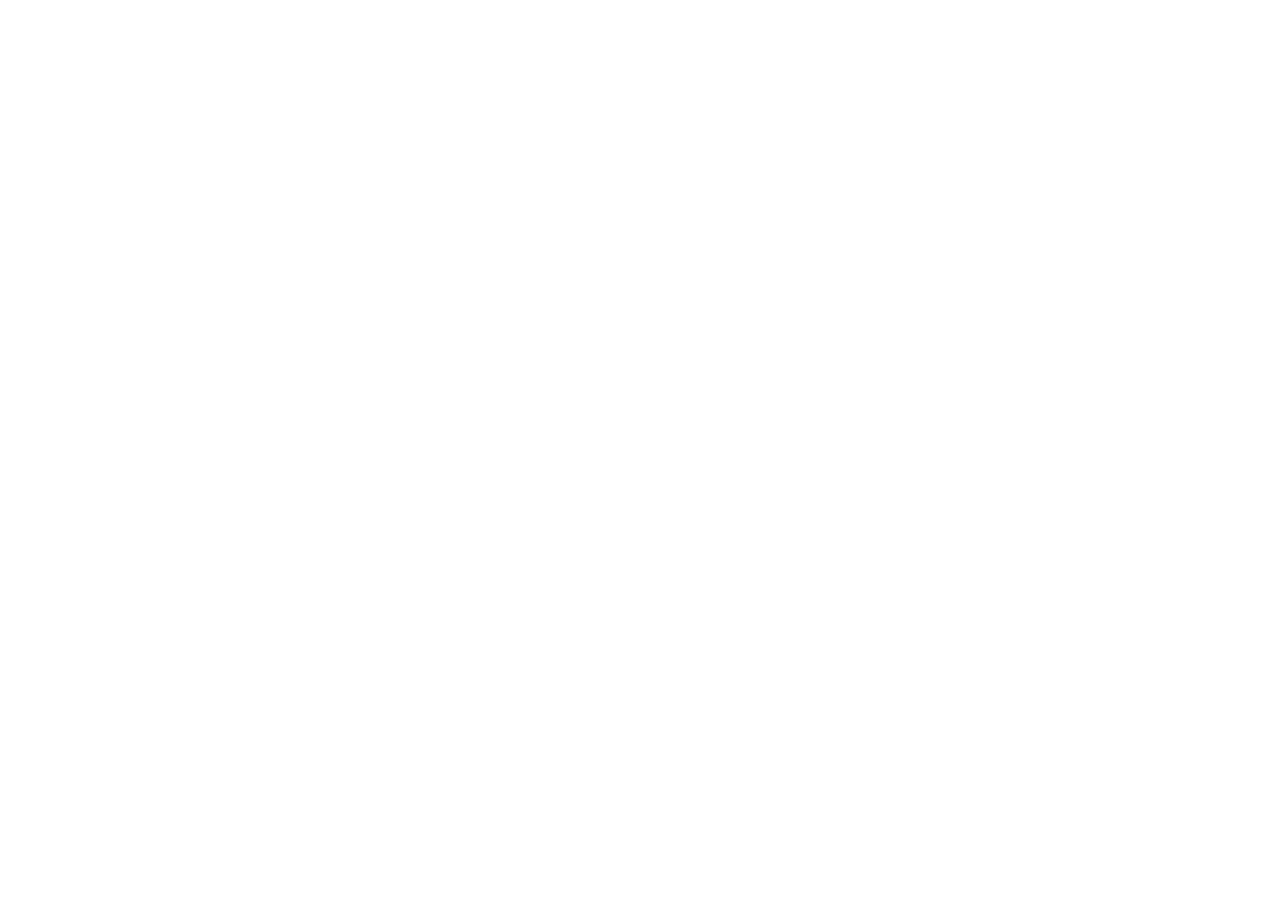
==== index.html @ 1aa75bfa "init project" ====
<!DOCTYPE html>
<html lang="en">
<head>
    <meta charset="UTF-8">
    <meta http-equiv="X-UA-Compatible" content="IE=edge">
    <meta name="viewport" content="width=device-width, initial-scale=1.0">
    <title>Document</title>
</head>
<body>
    
</body>
</html>
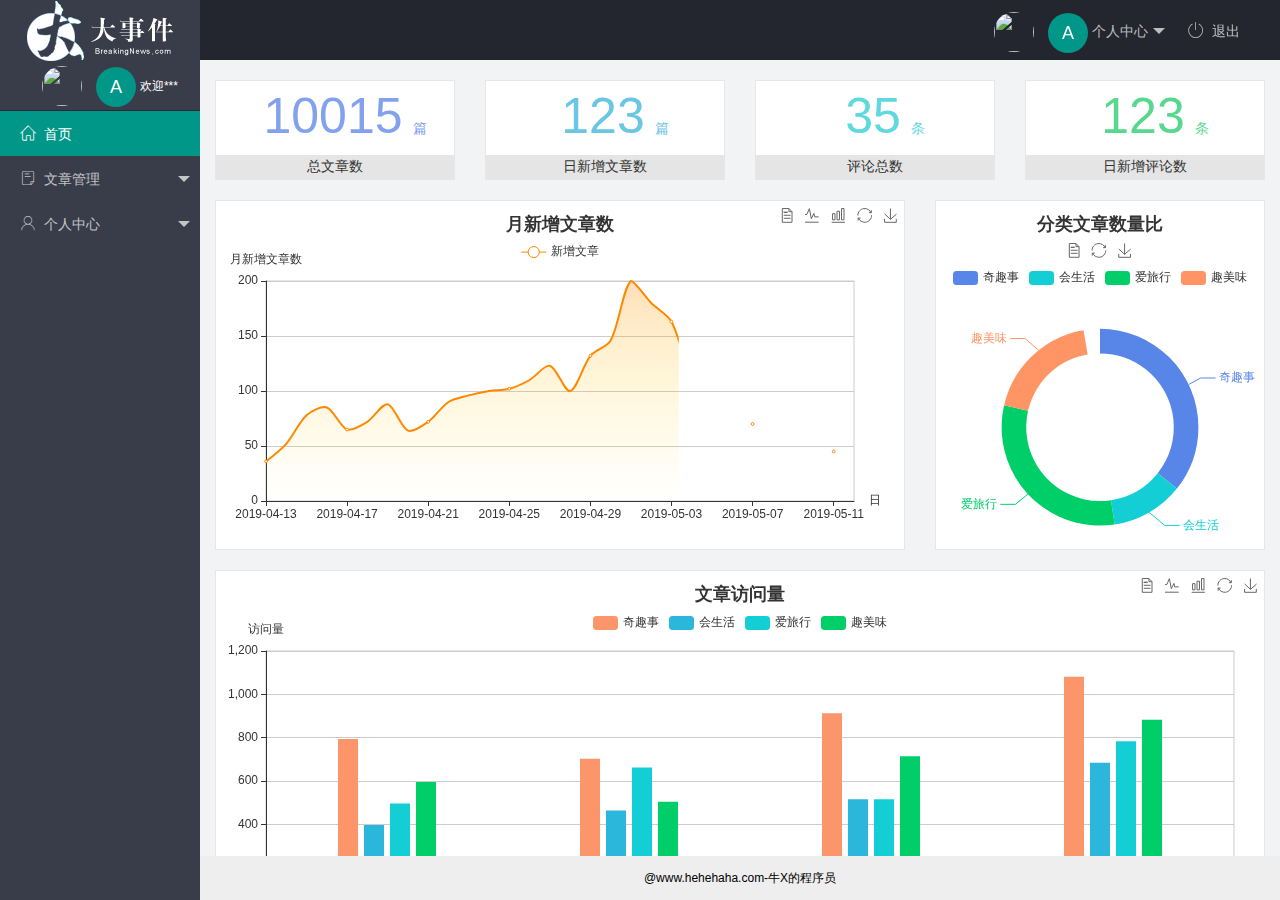
==== commit e0099348: "完成了后台主页的开发" ====
--- a/index.html
+++ b/index.html
@@ -4,9 +4,91 @@
     <meta charset="UTF-8">
     <meta http-equiv="X-UA-Compatible" content="IE=edge">
     <meta name="viewport" content="width=device-width, initial-scale=1.0">
-    <title>Document</title>
+    <title>后台主页</title>
+    <link rel="stylesheet" href="/assets/lib/layui/css/layui.css">
+    <link rel="stylesheet" href="/assets/css/index.css">
+    <link rel="stylesheet" href="/assets/fonts/iconfont.css">
+    
 </head>
 <body>
-    
-</body>
+    <div class="layui-layout layui-layout-admin">
+      <div class="layui-header">
+        <div class="layui-logo layui-hide-xs layui-bg-black"><img src="./assets/images/logo.png" alt=""></div>
+        <!-- 头部区域（可配合layui 已有的水平导航） -->
+        <ul class="layui-nav layui-layout-left">
+          <!-- 移动端显示 -->
+          <li class="layui-nav-item layui-show-xs-inline-block layui-hide-sm" lay-header-event="menuLeft">
+            <i class="layui-icon layui-icon-spread-left"></i>
+          </li>
+          
+        </ul>
+        <ul class="layui-nav layui-layout-right">
+          <li class="layui-nav-item layui-hide layui-show-md-inline-block">
+            <a href="javascript:;" class="img-avatra">
+              <img src="//tva1.sinaimg.cn/crop.0.0.118.118.180/5db11ff4gw1e77d3nqrv8j203b03cweg.jpg" class="layui-nav-img">
+              <span class="text-avatra">A</span>
+              个人中心
+            </a>
+            <dl class="layui-nav-child">
+              <dd><a href="">基本资料</a></dd>
+              <dd><a href="">更换头像</a></dd>
+              <dd><a href="">重置密码</a></dd>
+            </dl>
+          </li>
+          <li class="layui-nav-item"  lay-unselect>
+            <a href="javascript:;" id="logOut"><span class="iconfont icon-tuichu"></span>退出
+            </a>
+          </li>
+        </ul>
+      </div>
+      
+      <div class="layui-side layui-bg-black">
+        <div class="layui-side-scroll user-info">
+            <div class="img-avatra">
+                <img src="//tva1.sinaimg.cn/crop.0.0.118.118.180/5db11ff4gw1e77d3nqrv8j203b03cweg.jpg" class="layui-nav-img">
+                <span class="text-avatra">A</span>
+                <span class="welcome">欢迎***</span>
+            </div>
+          <!-- 左侧导航区域（可配合layui已有的垂直导航） -->
+          <ul class="layui-nav layui-nav-tree" lay-shrink="all">
+            <li class="layui-nav-item layui-this"><a href="/home/dashboard.html" target="fm"><span class="iconfont icon-home"></span>首页</a></li>
+            <li class="layui-nav-item ">
+              <a class="" href="javascript:;"><span class="iconfont icon-16"></span>文章管理</a>
+              <dl class="layui-nav-child">
+                <dd><a href="javascript:;">
+                    <i class="layui-icon layui-icon-app"></i>文章类别</a></dd>
+                <dd><a href="javascript:;"><i class="layui-icon layui-icon-app"></i>文章列表</a></dd>
+                <dd><a href="javascript:;"><i class="layui-icon layui-icon-app"></i>发布文章</a></dd>
+              </dl>
+            </li>
+            <li class="layui-nav-item">
+              <a href="javascript:;"><span class="iconfont icon-user"></span>个人中心</a>
+              <dl class="layui-nav-child">
+                <dd><a href="javascript:;"><i class="layui-icon layui-icon-app"></i>基本资料</a></dd>
+                <dd><a href="javascript:;"><i class="layui-icon layui-icon-app"></i>更改头像</a></dd>
+                <dd><a href="javascript:;"><i class="layui-icon layui-icon-app"></i>重置密码</a></dd>
+              </dl>
+            </li>
+            
+          </ul>
+        </div>
+      </div>
+      
+      <div class="layui-body">
+        <!-- 内容主体区域 -->
+        <iframe name="fm" src="/home/dashboard.html" frameborder="0">
+
+        </iframe>
+      </div>
+      
+      <div class="layui-footer">
+        <!-- 底部固定区域 -->
+        @www.hehehaha.com-牛X的程序员
+      </div>
+    </div>
+    <script src="./assets/lib/layui/layui.all.js"></script>
+    <script src="./assets/lib/jquery.js"></script>
+    <script src="./assets/js/baseAPI.js"></script>
+    <script src="./assets/js/index.js"></script>
+    </body>
 </html>--- a/assets/lib/layui/css/layui.css
+++ b/assets/lib/layui/css/layui.css
@@ -0,0 +1,2 @@
+/** layui-v2.5.5 MIT License By https://www.layui.com */
+ .layui-inline,img{display:inline-block;vertical-align:middle}h1,h2,h3,h4,h5,h6{font-weight:400}.layui-edge,.layui-header,.layui-inline,.layui-main{position:relative}.layui-body,.layui-edge,.layui-elip{overflow:hidden}.layui-btn,.layui-edge,.layui-inline,img{vertical-align:middle}.layui-btn,.layui-disabled,.layui-icon,.layui-unselect{-moz-user-select:none;-webkit-user-select:none;-ms-user-select:none}.layui-elip,.layui-form-checkbox span,.layui-form-pane .layui-form-label{text-overflow:ellipsis;white-space:nowrap}.layui-breadcrumb,.layui-tree-btnGroup{visibility:hidden}blockquote,body,button,dd,div,dl,dt,form,h1,h2,h3,h4,h5,h6,input,li,ol,p,pre,td,textarea,th,ul{margin:0;padding:0;-webkit-tap-highlight-color:rgba(0,0,0,0)}a:active,a:hover{outline:0}img{border:none}li{list-style:none}table{border-collapse:collapse;border-spacing:0}h4,h5,h6{font-size:100%}button,input,optgroup,option,select,textarea{font-family:inherit;font-size:inherit;font-style:inherit;font-weight:inherit;outline:0}pre{white-space:pre-wrap;white-space:-moz-pre-wrap;white-space:-pre-wrap;white-space:-o-pre-wrap;word-wrap:break-word}body{line-height:24px;font:14px Helvetica Neue,Helvetica,PingFang SC,Tahoma,Arial,sans-serif}hr{height:1px;margin:10px 0;border:0;clear:both}a{color:#333;text-decoration:none}a:hover{color:#777}a cite{font-style:normal;*cursor:pointer}.layui-border-box,.layui-border-box *{box-sizing:border-box}.layui-box,.layui-box *{box-sizing:content-box}.layui-clear{clear:both;*zoom:1}.layui-clear:after{content:'\20';clear:both;*zoom:1;display:block;height:0}.layui-inline{*display:inline;*zoom:1}.layui-edge{display:inline-block;width:0;height:0;border-width:6px;border-style:dashed;border-color:transparent}.layui-edge-top{top:-4px;border-bottom-color:#999;border-bottom-style:solid}.layui-edge-right{border-left-color:#999;border-left-style:solid}.layui-edge-bottom{top:2px;border-top-color:#999;border-top-style:solid}.layui-edge-left{border-right-color:#999;border-right-style:solid}.layui-disabled,.layui-disabled:hover{color:#d2d2d2!important;cursor:not-allowed!important}.layui-circle{border-radius:100%}.layui-show{display:block!important}.layui-hide{display:none!important}@font-face{font-family:layui-icon;src:url(../font/iconfont.eot?v=250);src:url(../font/iconfont.eot?v=250#iefix) format('embedded-opentype'),url(../font/iconfont.woff2?v=250) format('woff2'),url(../font/iconfont.woff?v=250) format('woff'),url(../font/iconfont.ttf?v=250) format('truetype'),url(../font/iconfont.svg?v=250#layui-icon) format('svg')}.layui-icon{font-family:layui-icon!important;font-size:16px;font-style:normal;-webkit-font-smoothing:antialiased;-moz-osx-font-smoothing:grayscale}.layui-icon-reply-fill:before{content:"\e611"}.layui-icon-set-fill:before{content:"\e614"}.layui-icon-menu-fill:before{content:"\e60f"}.layui-icon-search:before{content:"\e615"}.layui-icon-share:before{content:"\e641"}.layui-icon-set-sm:before{content:"\e620"}.layui-icon-engine:before{content:"\e628"}.layui-icon-close:before{content:"\1006"}.layui-icon-close-fill:before{content:"\1007"}.layui-icon-chart-screen:before{content:"\e629"}.layui-icon-star:before{content:"\e600"}.layui-icon-circle-dot:before{content:"\e617"}.layui-icon-chat:before{content:"\e606"}.layui-icon-release:before{content:"\e609"}.layui-icon-list:before{content:"\e60a"}.layui-icon-chart:before{content:"\e62c"}.layui-icon-ok-circle:before{content:"\1005"}.layui-icon-layim-theme:before{content:"\e61b"}.layui-icon-table:before{content:"\e62d"}.layui-icon-right:before{content:"\e602"}.layui-icon-left:before{content:"\e603"}.layui-icon-cart-simple:before{content:"\e698"}.layui-icon-face-cry:before{content:"\e69c"}.layui-icon-face-smile:before{content:"\e6af"}.layui-icon-survey:before{content:"\e6b2"}.layui-icon-tree:before{content:"\e62e"}.layui-icon-upload-circle:before{content:"\e62f"}.layui-icon-add-circle:before{content:"\e61f"}.layui-icon-download-circle:before{content:"\e601"}.layui-icon-templeate-1:before{content:"\e630"}.layui-icon-util:before{content:"\e631"}.layui-icon-face-surprised:before{content:"\e664"}.layui-icon-edit:before{content:"\e642"}.layui-icon-speaker:before{content:"\e645"}.layui-icon-down:before{content:"\e61a"}.layui-icon-file:before{content:"\e621"}.layui-icon-layouts:before{content:"\e632"}.layui-icon-rate-half:before{content:"\e6c9"}.layui-icon-add-circle-fine:before{content:"\e608"}.layui-icon-prev-circle:before{content:"\e633"}.layui-icon-read:before{content:"\e705"}.layui-icon-404:before{content:"\e61c"}.layui-icon-carousel:before{content:"\e634"}.layui-icon-help:before{content:"\e607"}.layui-icon-code-circle:before{content:"\e635"}.layui-icon-water:before{content:"\e636"}.layui-icon-username:before{content:"\e66f"}.layui-icon-find-fill:before{content:"\e670"}.layui-icon-about:before{content:"\e60b"}.layui-icon-location:before{content:"\e715"}.layui-icon-up:before{content:"\e619"}.layui-icon-pause:before{content:"\e651"}.layui-icon-date:before{content:"\e637"}.layui-icon-layim-uploadfile:before{content:"\e61d"}.layui-icon-delete:before{content:"\e640"}.layui-icon-play:before{content:"\e652"}.layui-icon-top:before{content:"\e604"}.layui-icon-friends:before{content:"\e612"}.layui-icon-refresh-3:before{content:"\e9aa"}.layui-icon-ok:before{content:"\e605"}.layui-icon-layer:before{content:"\e638"}.layui-icon-face-smile-fine:before{content:"\e60c"}.layui-icon-dollar:before{content:"\e659"}.layui-icon-group:before{content:"\e613"}.layui-icon-layim-download:before{content:"\e61e"}.layui-icon-picture-fine:before{content:"\e60d"}.layui-icon-link:before{content:"\e64c"}.layui-icon-diamond:before{content:"\e735"}.layui-icon-log:before{content:"\e60e"}.layui-icon-rate-solid:before{content:"\e67a"}.layui-icon-fonts-del:before{content:"\e64f"}.layui-icon-unlink:before{content:"\e64d"}.layui-icon-fonts-clear:before{content:"\e639"}.layui-icon-triangle-r:before{content:"\e623"}.layui-icon-circle:before{content:"\e63f"}.layui-icon-radio:before{content:"\e643"}.layui-icon-align-center:before{content:"\e647"}.layui-icon-align-right:before{content:"\e648"}.layui-icon-align-left:before{content:"\e649"}.layui-icon-loading-1:before{content:"\e63e"}.layui-icon-return:before{content:"\e65c"}.layui-icon-fonts-strong:before{content:"\e62b"}.layui-icon-upload:before{content:"\e67c"}.layui-icon-dialogue:before{content:"\e63a"}.layui-icon-video:before{content:"\e6ed"}.layui-icon-headset:before{content:"\e6fc"}.layui-icon-cellphone-fine:before{content:"\e63b"}.layui-icon-add-1:before{content:"\e654"}.layui-icon-face-smile-b:before{content:"\e650"}.layui-icon-fonts-html:before{content:"\e64b"}.layui-icon-form:before{content:"\e63c"}.layui-icon-cart:before{content:"\e657"}.layui-icon-camera-fill:before{content:"\e65d"}.layui-icon-tabs:before{content:"\e62a"}.layui-icon-fonts-code:before{content:"\e64e"}.layui-icon-fire:before{content:"\e756"}.layui-icon-set:before{content:"\e716"}.layui-icon-fonts-u:before{content:"\e646"}.layui-icon-triangle-d:before{content:"\e625"}.layui-icon-tips:before{content:"\e702"}.layui-icon-picture:before{content:"\e64a"}.layui-icon-more-vertical:before{content:"\e671"}.layui-icon-flag:before{content:"\e66c"}.layui-icon-loading:before{content:"\e63d"}.layui-icon-fonts-i:before{content:"\e644"}.layui-icon-refresh-1:before{content:"\e666"}.layui-icon-rmb:before{content:"\e65e"}.layui-icon-home:before{content:"\e68e"}.layui-icon-user:before{content:"\e770"}.layui-icon-notice:before{content:"\e667"}.layui-icon-login-weibo:before{content:"\e675"}.layui-icon-voice:before{content:"\e688"}.layui-icon-upload-drag:before{content:"\e681"}.layui-icon-login-qq:before{content:"\e676"}.layui-icon-snowflake:before{content:"\e6b1"}.layui-icon-file-b:before{content:"\e655"}.layui-icon-template:before{content:"\e663"}.layui-icon-auz:before{content:"\e672"}.layui-icon-console:before{content:"\e665"}.layui-icon-app:before{content:"\e653"}.layui-icon-prev:before{content:"\e65a"}.layui-icon-website:before{content:"\e7ae"}.layui-icon-next:before{content:"\e65b"}.layui-icon-component:before{content:"\e857"}.layui-icon-more:before{content:"\e65f"}.layui-icon-login-wechat:before{content:"\e677"}.layui-icon-shrink-right:before{content:"\e668"}.layui-icon-spread-left:before{content:"\e66b"}.layui-icon-camera:before{content:"\e660"}.layui-icon-note:before{content:"\e66e"}.layui-icon-refresh:before{content:"\e669"}.layui-icon-female:before{content:"\e661"}.layui-icon-male:before{content:"\e662"}.layui-icon-password:before{content:"\e673"}.layui-icon-senior:before{content:"\e674"}.layui-icon-theme:before{content:"\e66a"}.layui-icon-tread:before{content:"\e6c5"}.layui-icon-praise:before{content:"\e6c6"}.layui-icon-star-fill:before{content:"\e658"}.layui-icon-rate:before{content:"\e67b"}.layui-icon-template-1:before{content:"\e656"}.layui-icon-vercode:before{content:"\e679"}.layui-icon-cellphone:before{content:"\e678"}.layui-icon-screen-full:before{content:"\e622"}.layui-icon-screen-restore:before{content:"\e758"}.layui-icon-cols:before{content:"\e610"}.layui-icon-export:before{content:"\e67d"}.layui-icon-print:before{content:"\e66d"}.layui-icon-slider:before{content:"\e714"}.layui-icon-addition:before{content:"\e624"}.layui-icon-subtraction:before{content:"\e67e"}.layui-icon-service:before{content:"\e626"}.layui-icon-transfer:before{content:"\e691"}.layui-main{width:1140px;margin:0 auto}.layui-header{z-index:1000;height:60px}.layui-header a:hover{transition:all .5s;-webkit-transition:all .5s}.layui-side{position:fixed;left:0;top:0;bottom:0;z-index:999;width:200px;overflow-x:hidden}.layui-side-scroll{position:relative;width:220px;height:100%;overflow-x:hidden}.layui-body{position:absolute;left:200px;right:0;top:0;bottom:0;z-index:998;width:auto;overflow-y:auto;box-sizing:border-box}.layui-layout-body{overflow:hidden}.layui-layout-admin .layui-header{background-color:#23262E}.layui-layout-admin .layui-side{top:60px;width:200px;overflow-x:hidden}.layui-layout-admin .layui-body{position:fixed;top:60px;bottom:44px}.layui-layout-admin .layui-main{width:auto;margin:0 15px}.layui-layout-admin .layui-footer{position:fixed;left:200px;right:0;bottom:0;height:44px;line-height:44px;padding:0 15px;background-color:#eee}.layui-layout-admin .layui-logo{position:absolute;left:0;top:0;width:200px;height:100%;line-height:60px;text-align:center;color:#009688;font-size:16px}.layui-layout-admin .layui-header .layui-nav{background:0 0}.layui-layout-left{position:absolute!important;left:200px;top:0}.layui-layout-right{position:absolute!important;right:0;top:0}.layui-container{position:relative;margin:0 auto;padding:0 15px;box-sizing:border-box}.layui-fluid{position:relative;margin:0 auto;padding:0 15px}.layui-row:after,.layui-row:before{content:'';display:block;clear:both}.layui-col-lg1,.layui-col-lg10,.layui-col-lg11,.layui-col-lg12,.layui-col-lg2,.layui-col-lg3,.layui-col-lg4,.layui-col-lg5,.layui-col-lg6,.layui-col-lg7,.layui-col-lg8,.layui-col-lg9,.layui-col-md1,.layui-col-md10,.layui-col-md11,.layui-col-md12,.layui-col-md2,.layui-col-md3,.layui-col-md4,.layui-col-md5,.layui-col-md6,.layui-col-md7,.layui-col-md8,.layui-col-md9,.layui-col-sm1,.layui-col-sm10,.layui-col-sm11,.layui-col-sm12,.layui-col-sm2,.layui-col-sm3,.layui-col-sm4,.layui-col-sm5,.layui-col-sm6,.layui-col-sm7,.layui-col-sm8,.layui-col-sm9,.layui-col-xs1,.layui-col-xs10,.layui-col-xs11,.layui-col-xs12,.layui-col-xs2,.layui-col-xs3,.layui-col-xs4,.layui-col-xs5,.layui-col-xs6,.layui-col-xs7,.layui-col-xs8,.layui-col-xs9{position:relative;display:block;box-sizing:border-box}.layui-col-xs1,.layui-col-xs10,.layui-col-xs11,.layui-col-xs12,.layui-col-xs2,.layui-col-xs3,.layui-col-xs4,.layui-col-xs5,.layui-col-xs6,.layui-col-xs7,.layui-col-xs8,.layui-col-xs9{float:left}.layui-col-xs1{width:8.33333333%}.layui-col-xs2{width:16.66666667%}.layui-col-xs3{width:25%}.layui-col-xs4{width:33.33333333%}.layui-col-xs5{width:41.66666667%}.layui-col-xs6{width:50%}.layui-col-xs7{width:58.33333333%}.layui-col-xs8{width:66.66666667%}.layui-col-xs9{width:75%}.layui-col-xs10{width:83.33333333%}.layui-col-xs11{width:91.66666667%}.layui-col-xs12{width:100%}.layui-col-xs-offset1{margin-left:8.33333333%}.layui-col-xs-offset2{margin-left:16.66666667%}.layui-col-xs-offset3{margin-left:25%}.layui-col-xs-offset4{margin-left:33.33333333%}.layui-col-xs-offset5{margin-left:41.66666667%}.layui-col-xs-offset6{margin-left:50%}.layui-col-xs-offset7{margin-left:58.33333333%}.layui-col-xs-offset8{margin-left:66.66666667%}.layui-col-xs-offset9{margin-left:75%}.layui-col-xs-offset10{margin-left:83.33333333%}.layui-col-xs-offset11{margin-left:91.66666667%}.layui-col-xs-offset12{margin-left:100%}@media screen and (max-width:768px){.layui-hide-xs{display:none!important}.layui-show-xs-block{display:block!important}.layui-show-xs-inline{display:inline!important}.layui-show-xs-inline-block{display:inline-block!important}}@media screen and (min-width:768px){.layui-container{width:750px}.layui-hide-sm{display:none!important}.layui-show-sm-block{display:block!important}.layui-show-sm-inline{display:inline!important}.layui-show-sm-inline-block{display:inline-block!important}.layui-col-sm1,.layui-col-sm10,.layui-col-sm11,.layui-col-sm12,.layui-col-sm2,.layui-col-sm3,.layui-col-sm4,.layui-col-sm5,.layui-col-sm6,.layui-col-sm7,.layui-col-sm8,.layui-col-sm9{float:left}.layui-col-sm1{width:8.33333333%}.layui-col-sm2{width:16.66666667%}.layui-col-sm3{width:25%}.layui-col-sm4{width:33.33333333%}.layui-col-sm5{width:41.66666667%}.layui-col-sm6{width:50%}.layui-col-sm7{width:58.33333333%}.layui-col-sm8{width:66.66666667%}.layui-col-sm9{width:75%}.layui-col-sm10{width:83.33333333%}.layui-col-sm11{width:91.66666667%}.layui-col-sm12{width:100%}.layui-col-sm-offset1{margin-left:8.33333333%}.layui-col-sm-offset2{margin-left:16.66666667%}.layui-col-sm-offset3{margin-left:25%}.layui-col-sm-offset4{margin-left:33.33333333%}.layui-col-sm-offset5{margin-left:41.66666667%}.layui-col-sm-offset6{margin-left:50%}.layui-col-sm-offset7{margin-left:58.33333333%}.layui-col-sm-offset8{margin-left:66.66666667%}.layui-col-sm-offset9{margin-left:75%}.layui-col-sm-offset10{margin-left:83.33333333%}.layui-col-sm-offset11{margin-left:91.66666667%}.layui-col-sm-offset12{margin-left:100%}}@media screen and (min-width:992px){.layui-container{width:970px}.layui-hide-md{display:none!important}.layui-show-md-block{display:block!important}.layui-show-md-inline{display:inline!important}.layui-show-md-inline-block{display:inline-block!important}.layui-col-md1,.layui-col-md10,.layui-col-md11,.layui-col-md12,.layui-col-md2,.layui-col-md3,.layui-col-md4,.layui-col-md5,.layui-col-md6,.layui-col-md7,.layui-col-md8,.layui-col-md9{float:left}.layui-col-md1{width:8.33333333%}.layui-col-md2{width:16.66666667%}.layui-col-md3{width:25%}.layui-col-md4{width:33.33333333%}.layui-col-md5{width:41.66666667%}.layui-col-md6{width:50%}.layui-col-md7{width:58.33333333%}.layui-col-md8{width:66.66666667%}.layui-col-md9{width:75%}.layui-col-md10{width:83.33333333%}.layui-col-md11{width:91.66666667%}.layui-col-md12{width:100%}.layui-col-md-offset1{margin-left:8.33333333%}.layui-col-md-offset2{margin-left:16.66666667%}.layui-col-md-offset3{margin-left:25%}.layui-col-md-offset4{margin-left:33.33333333%}.layui-col-md-offset5{margin-left:41.66666667%}.layui-col-md-offset6{margin-left:50%}.layui-col-md-offset7{margin-left:58.33333333%}.layui-col-md-offset8{margin-left:66.66666667%}.layui-col-md-offset9{margin-left:75%}.layui-col-md-offset10{margin-left:83.33333333%}.layui-col-md-offset11{margin-left:91.66666667%}.layui-col-md-offset12{margin-left:100%}}@media screen and (min-width:1200px){.layui-container{width:1170px}.layui-hide-lg{display:none!important}.layui-show-lg-block{display:block!important}.layui-show-lg-inline{display:inline!important}.layui-show-lg-inline-block{display:inline-block!important}.layui-col-lg1,.layui-col-lg10,.layui-col-lg11,.layui-col-lg12,.layui-col-lg2,.layui-col-lg3,.layui-col-lg4,.layui-col-lg5,.layui-col-lg6,.layui-col-lg7,.layui-col-lg8,.layui-col-lg9{float:left}.layui-col-lg1{width:8.33333333%}.layui-col-lg2{width:16.66666667%}.layui-col-lg3{width:25%}.layui-col-lg4{width:33.33333333%}.layui-col-lg5{width:41.66666667%}.layui-col-lg6{width:50%}.layui-col-lg7{width:58.33333333%}.layui-col-lg8{width:66.66666667%}.layui-col-lg9{width:75%}.layui-col-lg10{width:83.33333333%}.layui-col-lg11{width:91.66666667%}.layui-col-lg12{width:100%}.layui-col-lg-offset1{margin-left:8.33333333%}.layui-col-lg-offset2{margin-left:16.66666667%}.layui-col-lg-offset3{margin-left:25%}.layui-col-lg-offset4{margin-left:33.33333333%}.layui-col-lg-offset5{margin-left:41.66666667%}.layui-col-lg-offset6{margin-left:50%}.layui-col-lg-offset7{margin-left:58.33333333%}.layui-col-lg-offset8{margin-left:66.66666667%}.layui-col-lg-offset9{margin-left:75%}.layui-col-lg-offset10{margin-left:83.33333333%}.layui-col-lg-offset11{margin-left:91.66666667%}.layui-col-lg-offset12{margin-left:100%}}.layui-col-space1{margin:-.5px}.layui-col-space1>*{padding:.5px}.layui-col-space3{margin:-1.5px}.layui-col-space3>*{padding:1.5px}.layui-col-space5{margin:-2.5px}.layui-col-space5>*{padding:2.5px}.layui-col-space8{margin:-3.5px}.layui-col-space8>*{padding:3.5px}.layui-col-space10{margin:-5px}.layui-col-space10>*{padding:5px}.layui-col-space12{margin:-6px}.layui-col-space12>*{padding:6px}.layui-col-space15{margin:-7.5px}.layui-col-space15>*{padding:7.5px}.layui-col-space18{margin:-9px}.layui-col-space18>*{padding:9px}.layui-col-space20{margin:-10px}.layui-col-space20>*{padding:10px}.layui-col-space22{margin:-11px}.layui-col-space22>*{padding:11px}.layui-col-space25{margin:-12.5px}.layui-col-space25>*{padding:12.5px}.layui-col-space30{margin:-15px}.layui-col-space30>*{padding:15px}.layui-btn,.layui-input,.layui-select,.layui-textarea,.layui-upload-button{outline:0;-webkit-appearance:none;transition:all .3s;-webkit-transition:all .3s;box-sizing:border-box}.layui-elem-quote{margin-bottom:10px;padding:15px;line-height:22px;border-left:5px solid #009688;border-radius:0 2px 2px 0;background-color:#f2f2f2}.layui-quote-nm{border-style:solid;border-width:1px 1px 1px 5px;background:0 0}.layui-elem-field{margin-bottom:10px;padding:0;border-width:1px;border-style:solid}.layui-elem-field legend{margin-left:20px;padding:0 10px;font-size:20px;font-weight:300}.layui-field-title{margin:10px 0 20px;border-width:1px 0 0}.layui-field-box{padding:10px 15px}.layui-field-title .layui-field-box{padding:10px 0}.layui-progress{position:relative;height:6px;border-radius:20px;background-color:#e2e2e2}.layui-progress-bar{position:absolute;left:0;top:0;width:0;max-width:100%;height:6px;border-radius:20px;text-align:right;background-color:#5FB878;transition:all .3s;-webkit-transition:all .3s}.layui-progress-big,.layui-progress-big .layui-progress-bar{height:18px;line-height:18px}.layui-progress-text{position:relative;top:-20px;line-height:18px;font-size:12px;color:#666}.layui-progress-big .layui-progress-text{position:static;padding:0 10px;color:#fff}.layui-collapse{border-width:1px;border-style:solid;border-radius:2px}.layui-colla-content,.layui-colla-item{border-top-width:1px;border-top-style:solid}.layui-colla-item:first-child{border-top:none}.layui-colla-title{position:relative;height:42px;line-height:42px;padding:0 15px 0 35px;color:#333;background-color:#f2f2f2;cursor:pointer;font-size:14px;overflow:hidden}.layui-colla-content{display:none;padding:10px 15px;line-height:22px;color:#666}.layui-colla-icon{position:absolute;left:15px;top:0;font-size:14px}.layui-card{margin-bottom:15px;border-radius:2px;background-color:#fff;box-shadow:0 1px 2px 0 rgba(0,0,0,.05)}.layui-card:last-child{margin-bottom:0}.layui-card-header{position:relative;height:42px;line-height:42px;padding:0 15px;border-bottom:1px solid #f6f6f6;color:#333;border-radius:2px 2px 0 0;font-size:14px}.layui-bg-black,.layui-bg-blue,.layui-bg-cyan,.layui-bg-green,.layui-bg-orange,.layui-bg-red{color:#fff!important}.layui-card-body{position:relative;padding:10px 15px;line-height:24px}.layui-card-body[pad15]{padding:15px}.layui-card-body[pad20]{padding:20px}.layui-card-body .layui-table{margin:5px 0}.layui-card .layui-tab{margin:0}.layui-panel-window{position:relative;padding:15px;border-radius:0;border-top:5px solid #E6E6E6;background-color:#fff}.layui-auxiliar-moving{position:fixed;left:0;right:0;top:0;bottom:0;width:100%;height:100%;background:0 0;z-index:9999999999}.layui-form-label,.layui-form-mid,.layui-form-select,.layui-input-block,.layui-input-inline,.layui-textarea{position:relative}.layui-bg-red{background-color:#FF5722!important}.layui-bg-orange{background-color:#FFB800!important}.layui-bg-green{background-color:#009688!important}.layui-bg-cyan{background-color:#2F4056!important}.layui-bg-blue{background-color:#1E9FFF!important}.layui-bg-black{background-color:#393D49!important}.layui-bg-gray{background-color:#eee!important;color:#666!important}.layui-badge-rim,.layui-colla-content,.layui-colla-item,.layui-collapse,.layui-elem-field,.layui-form-pane .layui-form-item[pane],.layui-form-pane .layui-form-label,.layui-input,.layui-layedit,.layui-layedit-tool,.layui-quote-nm,.layui-select,.layui-tab-bar,.layui-tab-card,.layui-tab-title,.layui-tab-title .layui-this:after,.layui-textarea{border-color:#e6e6e6}.layui-timeline-item:before,hr{background-color:#e6e6e6}.layui-text{line-height:22px;font-size:14px;color:#666}.layui-text h1,.layui-text h2,.layui-text h3{font-weight:500;color:#333}.layui-text h1{font-size:30px}.layui-text h2{font-size:24px}.layui-text h3{font-size:18px}.layui-text a:not(.layui-btn){color:#01AAED}.layui-text a:not(.layui-btn):hover{text-decoration:underline}.layui-text ul{padding:5px 0 5px 15px}.layui-text ul li{margin-top:5px;list-style-type:disc}.layui-text em,.layui-word-aux{color:#999!important;padding:0 5px!important}.layui-btn{display:inline-block;height:38px;line-height:38px;padding:0 18px;background-color:#009688;color:#fff;white-space:nowrap;text-align:center;font-size:14px;border:none;border-radius:2px;cursor:pointer}.layui-btn:hover{opacity:.8;filter:alpha(opacity=80);color:#fff}.layui-btn:active{opacity:1;filter:alpha(opacity=100)}.layui-btn+.layui-btn{margin-left:10px}.layui-btn-container{font-size:0}.layui-btn-container .layui-btn{margin-right:10px;margin-bottom:10px}.layui-btn-container .layui-btn+.layui-btn{margin-left:0}.layui-table .layui-btn-container .layui-btn{margin-bottom:9px}.layui-btn-radius{border-radius:100px}.layui-btn .layui-icon{margin-right:3px;font-size:18px;vertical-align:bottom;vertical-align:middle\9}.layui-btn-primary{border:1px solid #C9C9C9;background-color:#fff;color:#555}.layui-btn-primary:hover{border-color:#009688;color:#333}.layui-btn-normal{background-color:#1E9FFF}.layui-btn-warm{background-color:#FFB800}.layui-btn-danger{background-color:#FF5722}.layui-btn-checked{background-color:#5FB878}.layui-btn-disabled,.layui-btn-disabled:active,.layui-btn-disabled:hover{border:1px solid #e6e6e6;background-color:#FBFBFB;color:#C9C9C9;cursor:not-allowed;opacity:1}.layui-btn-lg{height:44px;line-height:44px;padding:0 25px;font-size:16px}.layui-btn-sm{height:30px;line-height:30px;padding:0 10px;font-size:12px}.layui-btn-sm i{font-size:16px!important}.layui-btn-xs{height:22px;line-height:22px;padding:0 5px;font-size:12px}.layui-btn-xs i{font-size:14px!important}.layui-btn-group{display:inline-block;vertical-align:middle;font-size:0}.layui-btn-group .layui-btn{margin-left:0!important;margin-right:0!important;border-left:1px solid rgba(255,255,255,.5);border-radius:0}.layui-btn-group .layui-btn-primary{border-left:none}.layui-btn-group .layui-btn-primary:hover{border-color:#C9C9C9;color:#009688}.layui-btn-group .layui-btn:first-child{border-left:none;border-radius:2px 0 0 2px}.layui-btn-group .layui-btn-primary:first-child{border-left:1px solid #c9c9c9}.layui-btn-group .layui-btn:last-child{border-radius:0 2px 2px 0}.layui-btn-group .layui-btn+.layui-btn{margin-left:0}.layui-btn-group+.layui-btn-group{margin-left:10px}.layui-btn-fluid{width:100%}.layui-input,.layui-select,.layui-textarea{height:38px;line-height:1.3;line-height:38px\9;border-width:1px;border-style:solid;background-color:#fff;border-radius:2px}.layui-input::-webkit-input-placeholder,.layui-select::-webkit-input-placeholder,.layui-textarea::-webkit-input-placeholder{line-height:1.3}.layui-input,.layui-textarea{display:block;width:100%;padding-left:10px}.layui-input:hover,.layui-textarea:hover{border-color:#D2D2D2!important}.layui-input:focus,.layui-textarea:focus{border-color:#C9C9C9!important}.layui-textarea{min-height:100px;height:auto;line-height:20px;padding:6px 10px;resize:vertical}.layui-select{padding:0 10px}.layui-form input[type=checkbox],.layui-form input[type=radio],.layui-form select{display:none}.layui-form [lay-ignore]{display:initial}.layui-form-item{margin-bottom:15px;clear:both;*zoom:1}.layui-form-item:after{content:'\20';clear:both;*zoom:1;display:block;height:0}.layui-form-label{float:left;display:block;padding:9px 15px;width:80px;font-weight:400;line-height:20px;text-align:right}.layui-form-label-col{display:block;float:none;padding:9px 0;line-height:20px;text-align:left}.layui-form-item .layui-inline{margin-bottom:5px;margin-right:10px}.layui-input-block{margin-left:110px;min-height:36px}.layui-input-inline{display:inline-block;vertical-align:middle}.layui-form-item .layui-input-inline{float:left;width:190px;margin-right:10px}.layui-form-text .layui-input-inline{width:auto}.layui-form-mid{float:left;display:block;padding:9px 0!important;line-height:20px;margin-right:10px}.layui-form-danger+.layui-form-select .layui-input,.layui-form-danger:focus{border-color:#FF5722!important}.layui-form-select .layui-input{padding-right:30px;cursor:pointer}.layui-form-select .layui-edge{position:absolute;right:10px;top:50%;margin-top:-3px;cursor:pointer;border-width:6px;border-top-color:#c2c2c2;border-top-style:solid;transition:all .3s;-webkit-transition:all .3s}.layui-form-select dl{display:none;position:absolute;left:0;top:42px;padding:5px 0;z-index:899;min-width:100%;border:1px solid #d2d2d2;max-height:300px;overflow-y:auto;background-color:#fff;border-radius:2px;box-shadow:0 2px 4px rgba(0,0,0,.12);box-sizing:border-box}.layui-form-select dl dd,.layui-form-select dl dt{padding:0 10px;line-height:36px;white-space:nowrap;overflow:hidden;text-overflow:ellipsis}.layui-form-select dl dt{font-size:12px;color:#999}.layui-form-select dl dd{cursor:pointer}.layui-form-select dl dd:hover{background-color:#f2f2f2;-webkit-transition:.5s all;transition:.5s all}.layui-form-select .layui-select-group dd{padding-left:20px}.layui-form-select dl dd.layui-select-tips{padding-left:10px!important;color:#999}.layui-form-select dl dd.layui-this{background-color:#5FB878;color:#fff}.layui-form-checkbox,.layui-form-select dl dd.layui-disabled{background-color:#fff}.layui-form-selected dl{display:block}.layui-form-checkbox,.layui-form-checkbox *,.layui-form-switch{display:inline-block;vertical-align:middle}.layui-form-selected .layui-edge{margin-top:-9px;-webkit-transform:rotate(180deg);transform:rotate(180deg);margin-top:-3px\9}:root .layui-form-selected .layui-edge{margin-top:-9px\0/IE9}.layui-form-selectup dl{top:auto;bottom:42px}.layui-select-none{margin:5px 0;text-align:center;color:#999}.layui-select-disabled .layui-disabled{border-color:#eee!important}.layui-select-disabled .layui-edge{border-top-color:#d2d2d2}.layui-form-checkbox{position:relative;height:30px;line-height:30px;margin-right:10px;padding-right:30px;cursor:pointer;font-size:0;-webkit-transition:.1s linear;transition:.1s linear;box-sizing:border-box}.layui-form-checkbox span{padding:0 10px;height:100%;font-size:14px;border-radius:2px 0 0 2px;background-color:#d2d2d2;color:#fff;overflow:hidden}.layui-form-checkbox:hover span{background-color:#c2c2c2}.layui-form-checkbox i{position:absolute;right:0;top:0;width:30px;height:28px;border:1px solid #d2d2d2;border-left:none;border-radius:0 2px 2px 0;color:#fff;font-size:20px;text-align:center}.layui-form-checkbox:hover i{border-color:#c2c2c2;color:#c2c2c2}.layui-form-checked,.layui-form-checked:hover{border-color:#5FB878}.layui-form-checked span,.layui-form-checked:hover span{background-color:#5FB878}.layui-form-checked i,.layui-form-checked:hover i{color:#5FB878}.layui-form-item .layui-form-checkbox{margin-top:4px}.layui-form-checkbox[lay-skin=primary]{height:auto!important;line-height:normal!important;min-width:18px;min-height:18px;border:none!important;margin-right:0;padding-left:28px;padding-right:0;background:0 0}.layui-form-checkbox[lay-skin=primary] span{padding-left:0;padding-right:15px;line-height:18px;background:0 0;color:#666}.layui-form-checkbox[lay-skin=primary] i{right:auto;left:0;width:16px;height:16px;line-height:16px;border:1px solid #d2d2d2;font-size:12px;border-radius:2px;background-color:#fff;-webkit-transition:.1s linear;transition:.1s linear}.layui-form-checkbox[lay-skin=primary]:hover i{border-color:#5FB878;color:#fff}.layui-form-checked[lay-skin=primary] i{border-color:#5FB878!important;background-color:#5FB878;color:#fff}.layui-checkbox-disbaled[lay-skin=primary] span{background:0 0!important;color:#c2c2c2}.layui-checkbox-disbaled[lay-skin=primary]:hover i{border-color:#d2d2d2}.layui-form-item .layui-form-checkbox[lay-skin=primary]{margin-top:10px}.layui-form-switch{position:relative;height:22px;line-height:22px;min-width:35px;padding:0 5px;margin-top:8px;border:1px solid #d2d2d2;border-radius:20px;cursor:pointer;background-color:#fff;-webkit-transition:.1s linear;transition:.1s linear}.layui-form-switch i{position:absolute;left:5px;top:3px;width:16px;height:16px;border-radius:20px;background-color:#d2d2d2;-webkit-transition:.1s linear;transition:.1s linear}.layui-form-switch em{position:relative;top:0;width:25px;margin-left:21px;padding:0!important;text-align:center!important;color:#999!important;font-style:normal!important;font-size:12px}.layui-form-onswitch{border-color:#5FB878;background-color:#5FB878}.layui-checkbox-disbaled,.layui-checkbox-disbaled i{border-color:#e2e2e2!important}.layui-form-onswitch i{left:100%;margin-left:-21px;background-color:#fff}.layui-form-onswitch em{margin-left:5px;margin-right:21px;color:#fff!important}.layui-checkbox-disbaled span{background-color:#e2e2e2!important}.layui-checkbox-disbaled:hover i{color:#fff!important}[lay-radio]{display:none}.layui-form-radio,.layui-form-radio *{display:inline-block;vertical-align:middle}.layui-form-radio{line-height:28px;margin:6px 10px 0 0;padding-right:10px;cursor:pointer;font-size:0}.layui-form-radio *{font-size:14px}.layui-form-radio>i{margin-right:8px;font-size:22px;color:#c2c2c2}.layui-form-radio>i:hover,.layui-form-radioed>i{color:#5FB878}.layui-radio-disbaled>i{color:#e2e2e2!important}.layui-form-pane .layui-form-label{width:110px;padding:8px 15px;height:38px;line-height:20px;border-width:1px;border-style:solid;border-radius:2px 0 0 2px;text-align:center;background-color:#FBFBFB;overflow:hidden;box-sizing:border-box}.layui-form-pane .layui-input-inline{margin-left:-1px}.layui-form-pane .layui-input-block{margin-left:110px;left:-1px}.layui-form-pane .layui-input{border-radius:0 2px 2px 0}.layui-form-pane .layui-form-text .layui-form-label{float:none;width:100%;border-radius:2px;box-sizing:border-box;text-align:left}.layui-form-pane .layui-form-text .layui-input-inline{display:block;margin:0;top:-1px;clear:both}.layui-form-pane .layui-form-text .layui-input-block{margin:0;left:0;top:-1px}.layui-form-pane .layui-form-text .layui-textarea{min-height:100px;border-radius:0 0 2px 2px}.layui-form-pane .layui-form-checkbox{margin:4px 0 4px 10px}.layui-form-pane .layui-form-radio,.layui-form-pane .layui-form-switch{margin-top:6px;margin-left:10px}.layui-form-pane .layui-form-item[pane]{position:relative;border-width:1px;border-style:solid}.layui-form-pane .layui-form-item[pane] .layui-form-label{position:absolute;left:0;top:0;height:100%;border-width:0 1px 0 0}.layui-form-pane .layui-form-item[pane] .layui-input-inline{margin-left:110px}@media screen and (max-width:450px){.layui-form-item .layui-form-label{text-overflow:ellipsis;overflow:hidden;white-space:nowrap}.layui-form-item .layui-inline{display:block;margin-right:0;margin-bottom:20px;clear:both}.layui-form-item .layui-inline:after{content:'\20';clear:both;display:block;height:0}.layui-form-item .layui-input-inline{display:block;float:none;left:-3px;width:auto;margin:0 0 10px 112px}.layui-form-item .layui-input-inline+.layui-form-mid{margin-left:110px;top:-5px;padding:0}.layui-form-item .layui-form-checkbox{margin-right:5px;margin-bottom:5px}}.layui-layedit{border-width:1px;border-style:solid;border-radius:2px}.layui-layedit-tool{padding:3px 5px;border-bottom-width:1px;border-bottom-style:solid;font-size:0}.layedit-tool-fixed{position:fixed;top:0;border-top:1px solid #e2e2e2}.layui-layedit-tool .layedit-tool-mid,.layui-layedit-tool .layui-icon{display:inline-block;vertical-align:middle;text-align:center;font-size:14px}.layui-layedit-tool .layui-icon{position:relative;width:32px;height:30px;line-height:30px;margin:3px 5px;color:#777;cursor:pointer;border-radius:2px}.layui-layedit-tool .layui-icon:hover{color:#393D49}.layui-layedit-tool .layui-icon:active{color:#000}.layui-layedit-tool .layedit-tool-active{background-color:#e2e2e2;color:#000}.layui-layedit-tool .layui-disabled,.layui-layedit-tool .layui-disabled:hover{color:#d2d2d2;cursor:not-allowed}.layui-layedit-tool .layedit-tool-mid{width:1px;height:18px;margin:0 10px;background-color:#d2d2d2}.layedit-tool-html{width:50px!important;font-size:30px!important}.layedit-tool-b,.layedit-tool-code,.layedit-tool-help{font-size:16px!important}.layedit-tool-d,.layedit-tool-face,.layedit-tool-image,.layedit-tool-unlink{font-size:18px!important}.layedit-tool-image input{position:absolute;font-size:0;left:0;top:0;width:100%;height:100%;opacity:.01;filter:Alpha(opacity=1);cursor:pointer}.layui-layedit-iframe iframe{display:block;width:100%}#LAY_layedit_code{overflow:hidden}.layui-laypage{display:inline-block;*display:inline;*zoom:1;vertical-align:middle;margin:10px 0;font-size:0}.layui-laypage>a:first-child,.layui-laypage>a:first-child em{border-radius:2px 0 0 2px}.layui-laypage>a:last-child,.layui-laypage>a:last-child em{border-radius:0 2px 2px 0}.layui-laypage>:first-child{margin-left:0!important}.layui-laypage>:last-child{margin-right:0!important}.layui-laypage a,.layui-laypage button,.layui-laypage input,.layui-laypage select,.layui-laypage span{border:1px solid #e2e2e2}.layui-laypage a,.layui-laypage span{display:inline-block;*display:inline;*zoom:1;vertical-align:middle;padding:0 15px;height:28px;line-height:28px;margin:0 -1px 5px 0;background-color:#fff;color:#333;font-size:12px}.layui-flow-more a *,.layui-laypage input,.layui-table-view select[lay-ignore]{display:inline-block}.layui-laypage a:hover{color:#009688}.layui-laypage em{font-style:normal}.layui-laypage .layui-laypage-spr{color:#999;font-weight:700}.layui-laypage a{text-decoration:none}.layui-laypage .layui-laypage-curr{position:relative}.layui-laypage .layui-laypage-curr em{position:relative;color:#fff}.layui-laypage .layui-laypage-curr .layui-laypage-em{position:absolute;left:-1px;top:-1px;padding:1px;width:100%;height:100%;background-color:#009688}.layui-laypage-em{border-radius:2px}.layui-laypage-next em,.layui-laypage-prev em{font-family:Sim sun;font-size:16px}.layui-laypage .layui-laypage-count,.layui-laypage .layui-laypage-limits,.layui-laypage .layui-laypage-refresh,.layui-laypage .layui-laypage-skip{margin-left:10px;margin-right:10px;padding:0;border:none}.layui-laypage .layui-laypage-limits,.layui-laypage .layui-laypage-refresh{vertical-align:top}.layui-laypage .layui-laypage-refresh i{font-size:18px;cursor:pointer}.layui-laypage select{height:22px;padding:3px;border-radius:2px;cursor:pointer}.layui-laypage .layui-laypage-skip{height:30px;line-height:30px;color:#999}.layui-laypage button,.layui-laypage input{height:30px;line-height:30px;border-radius:2px;vertical-align:top;background-color:#fff;box-sizing:border-box}.layui-laypage input{width:40px;margin:0 10px;padding:0 3px;text-align:center}.layui-laypage input:focus,.layui-laypage select:focus{border-color:#009688!important}.layui-laypage button{margin-left:10px;padding:0 10px;cursor:pointer}.layui-table,.layui-table-view{margin:10px 0}.layui-flow-more{margin:10px 0;text-align:center;color:#999;font-size:14px}.layui-flow-more a{height:32px;line-height:32px}.layui-flow-more a *{vertical-align:top}.layui-flow-more a cite{padding:0 20px;border-radius:3px;background-color:#eee;color:#333;font-style:normal}.layui-flow-more a cite:hover{opacity:.8}.layui-flow-more a i{font-size:30px;color:#737383}.layui-table{width:100%;background-color:#fff;color:#666}.layui-table tr{transition:all .3s;-webkit-transition:all .3s}.layui-table th{text-align:left;font-weight:400}.layui-table tbody tr:hover,.layui-table thead tr,.layui-table-click,.layui-table-header,.layui-table-hover,.layui-table-mend,.layui-table-patch,.layui-table-tool,.layui-table-total,.layui-table-total tr,.layui-table[lay-even] tr:nth-child(even){background-color:#f2f2f2}.layui-table td,.layui-table th,.layui-table-col-set,.layui-table-fixed-r,.layui-table-grid-down,.layui-table-header,.layui-table-page,.layui-table-tips-main,.layui-table-tool,.layui-table-total,.layui-table-view,.layui-table[lay-skin=line],.layui-table[lay-skin=row]{border-width:1px;border-style:solid;border-color:#e6e6e6}.layui-table td,.layui-table th{position:relative;padding:9px 15px;min-height:20px;line-height:20px;font-size:14px}.layui-table[lay-skin=line] td,.layui-table[lay-skin=line] th{border-width:0 0 1px}.layui-table[lay-skin=row] td,.layui-table[lay-skin=row] th{border-width:0 1px 0 0}.layui-table[lay-skin=nob] td,.layui-table[lay-skin=nob] th{border:none}.layui-table img{max-width:100px}.layui-table[lay-size=lg] td,.layui-table[lay-size=lg] th{padding:15px 30px}.layui-table-view .layui-table[lay-size=lg] .layui-table-cell{height:40px;line-height:40px}.layui-table[lay-size=sm] td,.layui-table[lay-size=sm] th{font-size:12px;padding:5px 10px}.layui-table-view .layui-table[lay-size=sm] .layui-table-cell{height:20px;line-height:20px}.layui-table[lay-data]{display:none}.layui-table-box{position:relative;overflow:hidden}.layui-table-view .layui-table{position:relative;width:auto;margin:0}.layui-table-view .layui-table[lay-skin=line]{border-width:0 1px 0 0}.layui-table-view .layui-table[lay-skin=row]{border-width:0 0 1px}.layui-table-view .layui-table td,.layui-table-view .layui-table th{padding:5px 0;border-top:none;border-left:none}.layui-table-view .layui-table th.layui-unselect .layui-table-cell span{cursor:pointer}.layui-table-view .layui-table td{cursor:default}.layui-table-view .layui-table td[data-edit=text]{cursor:text}.layui-table-view .layui-form-checkbox[lay-skin=primary] i{width:18px;height:18px}.layui-table-view .layui-form-radio{line-height:0;padding:0}.layui-table-view .layui-form-radio>i{margin:0;font-size:20px}.layui-table-init{position:absolute;left:0;top:0;width:100%;height:100%;text-align:center;z-index:110}.layui-table-init .layui-icon{position:absolute;left:50%;top:50%;margin:-15px 0 0 -15px;font-size:30px;color:#c2c2c2}.layui-table-header{border-width:0 0 1px;overflow:hidden}.layui-table-header .layui-table{margin-bottom:-1px}.layui-table-tool .layui-inline[lay-event]{position:relative;width:26px;height:26px;padding:5px;line-height:16px;margin-right:10px;text-align:center;color:#333;border:1px solid #ccc;cursor:pointer;-webkit-transition:.5s all;transition:.5s all}.layui-table-tool .layui-inline[lay-event]:hover{border:1px solid #999}.layui-table-tool-temp{padding-right:120px}.layui-table-tool-self{position:absolute;right:17px;top:10px}.layui-table-tool .layui-table-tool-self .layui-inline[lay-event]{margin:0 0 0 10px}.layui-table-tool-panel{position:absolute;top:29px;left:-1px;padding:5px 0;min-width:150px;min-height:40px;border:1px solid #d2d2d2;text-align:left;overflow-y:auto;background-color:#fff;box-shadow:0 2px 4px rgba(0,0,0,.12)}.layui-table-cell,.layui-table-tool-panel li{overflow:hidden;text-overflow:ellipsis;white-space:nowrap}.layui-table-tool-panel li{padding:0 10px;line-height:30px;-webkit-transition:.5s all;transition:.5s all}.layui-table-tool-panel li .layui-form-checkbox[lay-skin=primary]{width:100%;padding-left:28px}.layui-table-tool-panel li:hover{background-color:#f2f2f2}.layui-table-tool-panel li .layui-form-checkbox[lay-skin=primary] i{position:absolute;left:0;top:0}.layui-table-tool-panel li .layui-form-checkbox[lay-skin=primary] span{padding:0}.layui-table-tool .layui-table-tool-self .layui-table-tool-panel{left:auto;right:-1px}.layui-table-col-set{position:absolute;right:0;top:0;width:20px;height:100%;border-width:0 0 0 1px;background-color:#fff}.layui-table-sort{width:10px;height:20px;margin-left:5px;cursor:pointer!important}.layui-table-sort .layui-edge{position:absolute;left:5px;border-width:5px}.layui-table-sort .layui-table-sort-asc{top:3px;border-top:none;border-bottom-style:solid;border-bottom-color:#b2b2b2}.layui-table-sort .layui-table-sort-asc:hover{border-bottom-color:#666}.layui-table-sort .layui-table-sort-desc{bottom:5px;border-bottom:none;border-top-style:solid;border-top-color:#b2b2b2}.layui-table-sort .layui-table-sort-desc:hover{border-top-color:#666}.layui-table-sort[lay-sort=asc] .layui-table-sort-asc{border-bottom-color:#000}.layui-table-sort[lay-sort=desc] .layui-table-sort-desc{border-top-color:#000}.layui-table-cell{height:28px;line-height:28px;padding:0 15px;position:relative;box-sizing:border-box}.layui-table-cell .layui-form-checkbox[lay-skin=primary]{top:-1px;padding:0}.layui-table-cell .layui-table-link{color:#01AAED}.laytable-cell-checkbox,.laytable-cell-numbers,.laytable-cell-radio,.laytable-cell-space{padding:0;text-align:center}.layui-table-body{position:relative;overflow:auto;margin-right:-1px;margin-bottom:-1px}.layui-table-body .layui-none{line-height:26px;padding:15px;text-align:center;color:#999}.layui-table-fixed{position:absolute;left:0;top:0;z-index:101}.layui-table-fixed .layui-table-body{overflow:hidden}.layui-table-fixed-l{box-shadow:0 -1px 8px rgba(0,0,0,.08)}.layui-table-fixed-r{left:auto;right:-1px;border-width:0 0 0 1px;box-shadow:-1px 0 8px rgba(0,0,0,.08)}.layui-table-fixed-r .layui-table-header{position:relative;overflow:visible}.layui-table-mend{position:absolute;right:-49px;top:0;height:100%;width:50px}.layui-table-tool{position:relative;z-index:890;width:100%;min-height:50px;line-height:30px;padding:10px 15px;border-width:0 0 1px}.layui-table-tool .layui-btn-container{margin-bottom:-10px}.layui-table-page,.layui-table-total{border-width:1px 0 0;margin-bottom:-1px;overflow:hidden}.layui-table-page{position:relative;width:100%;padding:7px 7px 0;height:41px;font-size:12px;white-space:nowrap}.layui-table-page>div{height:26px}.layui-table-page .layui-laypage{margin:0}.layui-table-page .layui-laypage a,.layui-table-page .layui-laypage span{height:26px;line-height:26px;margin-bottom:10px;border:none;background:0 0}.layui-table-page .layui-laypage a,.layui-table-page .layui-laypage span.layui-laypage-curr{padding:0 12px}.layui-table-page .layui-laypage span{margin-left:0;padding:0}.layui-table-page .layui-laypage .layui-laypage-prev{margin-left:-7px!important}.layui-table-page .layui-laypage .layui-laypage-curr .layui-laypage-em{left:0;top:0;padding:0}.layui-table-page .layui-laypage button,.layui-table-page .layui-laypage input{height:26px;line-height:26px}.layui-table-page .layui-laypage input{width:40px}.layui-table-page .layui-laypage button{padding:0 10px}.layui-table-page select{height:18px}.layui-table-patch .layui-table-cell{padding:0;width:30px}.layui-table-edit{position:absolute;left:0;top:0;width:100%;height:100%;padding:0 14px 1px;border-radius:0;box-shadow:1px 1px 20px rgba(0,0,0,.15)}.layui-table-edit:focus{border-color:#5FB878!important}select.layui-table-edit{padding:0 0 0 10px;border-color:#C9C9C9}.layui-table-view .layui-form-checkbox,.layui-table-view .layui-form-radio,.layui-table-view .layui-form-switch{top:0;margin:0;box-sizing:content-box}.layui-table-view .layui-form-checkbox{top:-1px;height:26px;line-height:26px}.layui-table-view .layui-form-checkbox i{height:26px}.layui-table-grid .layui-table-cell{overflow:visible}.layui-table-grid-down{position:absolute;top:0;right:0;width:26px;height:100%;padding:5px 0;border-width:0 0 0 1px;text-align:center;background-color:#fff;color:#999;cursor:pointer}.layui-table-grid-down .layui-icon{position:absolute;top:50%;left:50%;margin:-8px 0 0 -8px}.layui-table-grid-down:hover{background-color:#fbfbfb}body .layui-table-tips .layui-layer-content{background:0 0;padding:0;box-shadow:0 1px 6px rgba(0,0,0,.12)}.layui-table-tips-main{margin:-44px 0 0 -1px;max-height:150px;padding:8px 15px;font-size:14px;overflow-y:scroll;background-color:#fff;color:#666}.layui-table-tips-c{position:absolute;right:-3px;top:-13px;width:20px;height:20px;padding:3px;cursor:pointer;background-color:#666;border-radius:50%;color:#fff}.layui-table-tips-c:hover{background-color:#777}.layui-table-tips-c:before{position:relative;right:-2px}.layui-upload-file{display:none!important;opacity:.01;filter:Alpha(opacity=1)}.layui-upload-drag,.layui-upload-form,.layui-upload-wrap{display:inline-block}.layui-upload-list{margin:10px 0}.layui-upload-choose{padding:0 10px;color:#999}.layui-upload-drag{position:relative;padding:30px;border:1px dashed #e2e2e2;background-color:#fff;text-align:center;cursor:pointer;color:#999}.layui-upload-drag .layui-icon{font-size:50px;color:#009688}.layui-upload-drag[lay-over]{border-color:#009688}.layui-upload-iframe{position:absolute;width:0;height:0;border:0;visibility:hidden}.layui-upload-wrap{position:relative;vertical-align:middle}.layui-upload-wrap .layui-upload-file{display:block!important;position:absolute;left:0;top:0;z-index:10;font-size:100px;width:100%;height:100%;opacity:.01;filter:Alpha(opacity=1);cursor:pointer}.layui-transfer-active,.layui-transfer-box{display:inline-block;vertical-align:middle}.layui-transfer-box,.layui-transfer-header,.layui-transfer-search{border-width:0;border-style:solid;border-color:#e6e6e6}.layui-transfer-box{position:relative;border-width:1px;width:200px;height:360px;border-radius:2px;background-color:#fff}.layui-transfer-box .layui-form-checkbox{width:100%;margin:0!important}.layui-transfer-header{height:38px;line-height:38px;padding:0 10px;border-bottom-width:1px}.layui-transfer-search{position:relative;padding:10px;border-bottom-width:1px}.layui-transfer-search .layui-input{height:32px;padding-left:30px;font-size:12px}.layui-transfer-search .layui-icon-search{position:absolute;left:20px;top:50%;margin-top:-8px;color:#666}.layui-transfer-active{margin:0 15px}.layui-transfer-active .layui-btn{display:block;margin:0;padding:0 15px;background-color:#5FB878;border-color:#5FB878;color:#fff}.layui-transfer-active .layui-btn-disabled{background-color:#FBFBFB;border-color:#e6e6e6;color:#C9C9C9}.layui-transfer-active .layui-btn:first-child{margin-bottom:15px}.layui-transfer-active .layui-btn .layui-icon{margin:0;font-size:14px!important}.layui-transfer-data{padding:5px 0;overflow:auto}.layui-transfer-data li{height:32px;line-height:32px;padding:0 10px}.layui-transfer-data li:hover{background-color:#f2f2f2;transition:.5s all}.layui-transfer-data .layui-none{padding:15px 10px;text-align:center;color:#999}.layui-nav{position:relative;padding:0 20px;background-color:#393D49;color:#fff;border-radius:2px;font-size:0;box-sizing:border-box}.layui-nav *{font-size:14px}.layui-nav .layui-nav-item{position:relative;display:inline-block;*display:inline;*zoom:1;vertical-align:middle;line-height:60px}.layui-nav .layui-nav-item a{display:block;padding:0 20px;color:#fff;color:rgba(255,255,255,.7);transition:all .3s;-webkit-transition:all .3s}.layui-nav .layui-this:after,.layui-nav-bar,.layui-nav-tree .layui-nav-itemed:after{position:absolute;left:0;top:0;width:0;height:5px;background-color:#5FB878;transition:all .2s;-webkit-transition:all .2s}.layui-nav-bar{z-index:1000}.layui-nav .layui-nav-item a:hover,.layui-nav .layui-this a{color:#fff}.layui-nav .layui-this:after{content:'';top:auto;bottom:0;width:100%}.layui-nav-img{width:30px;height:30px;margin-right:10px;border-radius:50%}.layui-nav .layui-nav-more{content:'';width:0;height:0;border-style:solid dashed dashed;border-color:#fff transparent transparent;overflow:hidden;cursor:pointer;transition:all .2s;-webkit-transition:all .2s;position:absolute;top:50%;right:3px;margin-top:-3px;border-width:6px;border-top-color:rgba(255,255,255,.7)}.layui-nav .layui-nav-mored,.layui-nav-itemed>a .layui-nav-more{margin-top:-9px;border-style:dashed dashed solid;border-color:transparent transparent #fff}.layui-nav-child{display:none;position:absolute;left:0;top:65px;min-width:100%;line-height:36px;padding:5px 0;box-shadow:0 2px 4px rgba(0,0,0,.12);border:1px solid #d2d2d2;background-color:#fff;z-index:100;border-radius:2px;white-space:nowrap}.layui-nav .layui-nav-child a{color:#333}.layui-nav .layui-nav-child a:hover{background-color:#f2f2f2;color:#000}.layui-nav-child dd{position:relative}.layui-nav .layui-nav-child dd.layui-this a,.layui-nav-child dd.layui-this{background-color:#5FB878;color:#fff}.layui-nav-child dd.layui-this:after{display:none}.layui-nav-tree{width:200px;padding:0}.layui-nav-tree .layui-nav-item{display:block;width:100%;line-height:45px}.layui-nav-tree .layui-nav-item a{position:relative;height:45px;line-height:45px;text-overflow:ellipsis;overflow:hidden;white-space:nowrap}.layui-nav-tree .layui-nav-item a:hover{background-color:#4E5465}.layui-nav-tree .layui-nav-bar{width:5px;height:0;background-color:#009688}.layui-nav-tree .layui-nav-child dd.layui-this,.layui-nav-tree .layui-nav-child dd.layui-this a,.layui-nav-tree .layui-this,.layui-nav-tree .layui-this>a,.layui-nav-tree .layui-this>a:hover{background-color:#009688;color:#fff}.layui-nav-tree .layui-this:after{display:none}.layui-nav-itemed>a,.layui-nav-tree .layui-nav-title a,.layui-nav-tree .layui-nav-title a:hover{color:#fff!important}.layui-nav-tree .layui-nav-child{position:relative;z-index:0;top:0;border:none;box-shadow:none}.layui-nav-tree .layui-nav-child a{height:40px;line-height:40px;color:#fff;color:rgba(255,255,255,.7)}.layui-nav-tree .layui-nav-child,.layui-nav-tree .layui-nav-child a:hover{background:0 0;color:#fff}.layui-nav-tree .layui-nav-more{right:10px}.layui-nav-itemed>.layui-nav-child{display:block;padding:0;background-color:rgba(0,0,0,.3)!important}.layui-nav-itemed>.layui-nav-child>.layui-this>.layui-nav-child{display:block}.layui-nav-side{position:fixed;top:0;bottom:0;left:0;overflow-x:hidden;z-index:999}.layui-bg-blue .layui-nav-bar,.layui-bg-blue .layui-nav-itemed:after,.layui-bg-blue .layui-this:after{background-color:#93D1FF}.layui-bg-blue .layui-nav-child dd.layui-this{background-color:#1E9FFF}.layui-bg-blue .layui-nav-itemed>a,.layui-nav-tree.layui-bg-blue .layui-nav-title a,.layui-nav-tree.layui-bg-blue .layui-nav-title a:hover{background-color:#007DDB!important}.layui-breadcrumb{font-size:0}.layui-breadcrumb>*{font-size:14px}.layui-breadcrumb a{color:#999!important}.layui-breadcrumb a:hover{color:#5FB878!important}.layui-breadcrumb a cite{color:#666;font-style:normal}.layui-breadcrumb span[lay-separator]{margin:0 10px;color:#999}.layui-tab{margin:10px 0;text-align:left!important}.layui-tab[overflow]>.layui-tab-title{overflow:hidden}.layui-tab-title{position:relative;left:0;height:40px;white-space:nowrap;font-size:0;border-bottom-width:1px;border-bottom-style:solid;transition:all .2s;-webkit-transition:all .2s}.layui-tab-title li{display:inline-block;*display:inline;*zoom:1;vertical-align:middle;font-size:14px;transition:all .2s;-webkit-transition:all .2s;position:relative;line-height:40px;min-width:65px;padding:0 15px;text-align:center;cursor:pointer}.layui-tab-title li a{display:block}.layui-tab-title .layui-this{color:#000}.layui-tab-title .layui-this:after{position:absolute;left:0;top:0;content:'';width:100%;height:41px;border-width:1px;border-style:solid;border-bottom-color:#fff;border-radius:2px 2px 0 0;box-sizing:border-box;pointer-events:none}.layui-tab-bar{position:absolute;right:0;top:0;z-index:10;width:30px;height:39px;line-height:39px;border-width:1px;border-style:solid;border-radius:2px;text-align:center;background-color:#fff;cursor:pointer}.layui-tab-bar .layui-icon{position:relative;display:inline-block;top:3px;transition:all .3s;-webkit-transition:all .3s}.layui-tab-item{display:none}.layui-tab-more{padding-right:30px;height:auto!important;white-space:normal!important}.layui-tab-more li.layui-this:after{border-bottom-color:#e2e2e2;border-radius:2px}.layui-tab-more .layui-tab-bar .layui-icon{top:-2px;top:3px\9;-webkit-transform:rotate(180deg);transform:rotate(180deg)}:root .layui-tab-more .layui-tab-bar .layui-icon{top:-2px\0/IE9}.layui-tab-content{padding:10px}.layui-tab-title li .layui-tab-close{position:relative;display:inline-block;width:18px;height:18px;line-height:20px;margin-left:8px;top:1px;text-align:center;font-size:14px;color:#c2c2c2;transition:all .2s;-webkit-transition:all .2s}.layui-tab-title li .layui-tab-close:hover{border-radius:2px;background-color:#FF5722;color:#fff}.layui-tab-brief>.layui-tab-title .layui-this{color:#009688}.layui-tab-brief>.layui-tab-more li.layui-this:after,.layui-tab-brief>.layui-tab-title .layui-this:after{border:none;border-radius:0;border-bottom:2px solid #5FB878}.layui-tab-brief[overflow]>.layui-tab-title .layui-this:after{top:-1px}.layui-tab-card{border-width:1px;border-style:solid;border-radius:2px;box-shadow:0 2px 5px 0 rgba(0,0,0,.1)}.layui-tab-card>.layui-tab-title{background-color:#f2f2f2}.layui-tab-card>.layui-tab-title li{margin-right:-1px;margin-left:-1px}.layui-tab-card>.layui-tab-title .layui-this{background-color:#fff}.layui-tab-card>.layui-tab-title .layui-this:after{border-top:none;border-width:1px;border-bottom-color:#fff}.layui-tab-card>.layui-tab-title .layui-tab-bar{height:40px;line-height:40px;border-radius:0;border-top:none;border-right:none}.layui-tab-card>.layui-tab-more .layui-this{background:0 0;color:#5FB878}.layui-tab-card>.layui-tab-more .layui-this:after{border:none}.layui-timeline{padding-left:5px}.layui-timeline-item{position:relative;padding-bottom:20px}.layui-timeline-axis{position:absolute;left:-5px;top:0;z-index:10;width:20px;height:20px;line-height:20px;background-color:#fff;color:#5FB878;border-radius:50%;text-align:center;cursor:pointer}.layui-timeline-axis:hover{color:#FF5722}.layui-timeline-item:before{content:'';position:absolute;left:5px;top:0;z-index:0;width:1px;height:100%}.layui-timeline-item:last-child:before{display:none}.layui-timeline-item:first-child:before{display:block}.layui-timeline-content{padding-left:25px}.layui-timeline-title{position:relative;margin-bottom:10px}.layui-badge,.layui-badge-dot,.layui-badge-rim{position:relative;display:inline-block;padding:0 6px;font-size:12px;text-align:center;background-color:#FF5722;color:#fff;border-radius:2px}.layui-badge{height:18px;line-height:18px}.layui-badge-dot{width:8px;height:8px;padding:0;border-radius:50%}.layui-badge-rim{height:18px;line-height:18px;border-width:1px;border-style:solid;background-color:#fff;color:#666}.layui-btn .layui-badge,.layui-btn .layui-badge-dot{margin-left:5px}.layui-nav .layui-badge,.layui-nav .layui-badge-dot{position:absolute;top:50%;margin:-8px 6px 0}.layui-tab-title .layui-badge,.layui-tab-title .layui-badge-dot{left:5px;top:-2px}.layui-carousel{position:relative;left:0;top:0;background-color:#f8f8f8}.layui-carousel>[carousel-item]{position:relative;width:100%;height:100%;overflow:hidden}.layui-carousel>[carousel-item]:before{position:absolute;content:'\e63d';left:50%;top:50%;width:100px;line-height:20px;margin:-10px 0 0 -50px;text-align:center;color:#c2c2c2;font-family:layui-icon!important;font-size:30px;font-style:normal;-webkit-font-smoothing:antialiased;-moz-osx-font-smoothing:grayscale}.layui-carousel>[carousel-item]>*{display:none;position:absolute;left:0;top:0;width:100%;height:100%;background-color:#f8f8f8;transition-duration:.3s;-webkit-transition-duration:.3s}.layui-carousel-updown>*{-webkit-transition:.3s ease-in-out up;transition:.3s ease-in-out up}.layui-carousel-arrow{display:none\9;opacity:0;position:absolute;left:10px;top:50%;margin-top:-18px;width:36px;height:36px;line-height:36px;text-align:center;font-size:20px;border:0;border-radius:50%;background-color:rgba(0,0,0,.2);color:#fff;-webkit-transition-duration:.3s;transition-duration:.3s;cursor:pointer}.layui-carousel-arrow[lay-type=add]{left:auto!important;right:10px}.layui-carousel:hover .layui-carousel-arrow[lay-type=add],.layui-carousel[lay-arrow=always] .layui-carousel-arrow[lay-type=add]{right:20px}.layui-carousel[lay-arrow=always] .layui-carousel-arrow{opacity:1;left:20px}.layui-carousel[lay-arrow=none] .layui-carousel-arrow{display:none}.layui-carousel-arrow:hover,.layui-carousel-ind ul:hover{background-color:rgba(0,0,0,.35)}.layui-carousel:hover .layui-carousel-arrow{display:block\9;opacity:1;left:20px}.layui-carousel-ind{position:relative;top:-35px;width:100%;line-height:0!important;text-align:center;font-size:0}.layui-carousel[lay-indicator=outside]{margin-bottom:30px}.layui-carousel[lay-indicator=outside] .layui-carousel-ind{top:10px}.layui-carousel[lay-indicator=outside] .layui-carousel-ind ul{background-color:rgba(0,0,0,.5)}.layui-carousel[lay-indicator=none] .layui-carousel-ind{display:none}.layui-carousel-ind ul{display:inline-block;padding:5px;background-color:rgba(0,0,0,.2);border-radius:10px;-webkit-transition-duration:.3s;transition-duration:.3s}.layui-carousel-ind li{display:inline-block;width:10px;height:10px;margin:0 3px;font-size:14px;background-color:#e2e2e2;background-color:rgba(255,255,255,.5);border-radius:50%;cursor:pointer;-webkit-transition-duration:.3s;transition-duration:.3s}.layui-carousel-ind li:hover{background-color:rgba(255,255,255,.7)}.layui-carousel-ind li.layui-this{background-color:#fff}.layui-carousel>[carousel-item]>.layui-carousel-next,.layui-carousel>[carousel-item]>.layui-carousel-prev,.layui-carousel>[carousel-item]>.layui-this{display:block}.layui-carousel>[carousel-item]>.layui-this{left:0}.layui-carousel>[carousel-item]>.layui-carousel-prev{left:-100%}.layui-carousel>[carousel-item]>.layui-carousel-next{left:100%}.layui-carousel>[carousel-item]>.layui-carousel-next.layui-carousel-left,.layui-carousel>[carousel-item]>.layui-carousel-prev.layui-carousel-right{left:0}.layui-carousel>[carousel-item]>.layui-this.layui-carousel-left{left:-100%}.layui-carousel>[carousel-item]>.layui-this.layui-carousel-right{left:100%}.layui-carousel[lay-anim=updown] .layui-carousel-arrow{left:50%!important;top:20px;margin:0 0 0 -18px}.layui-carousel[lay-anim=updown]>[carousel-item]>*,.layui-carousel[lay-anim=fade]>[carousel-item]>*{left:0!important}.layui-carousel[lay-anim=updown] .layui-carousel-arrow[lay-type=add]{top:auto!important;bottom:20px}.layui-carousel[lay-anim=updown] .layui-carousel-ind{position:absolute;top:50%;right:20px;width:auto;height:auto}.layui-carousel[lay-anim=updown] .layui-carousel-ind ul{padding:3px 5px}.layui-carousel[lay-anim=updown] .layui-carousel-ind li{display:block;margin:6px 0}.layui-carousel[lay-anim=updown]>[carousel-item]>.layui-this{top:0}.layui-carousel[lay-anim=updown]>[carousel-item]>.layui-carousel-prev{top:-100%}.layui-carousel[lay-anim=updown]>[carousel-item]>.layui-carousel-next{top:100%}.layui-carousel[lay-anim=updown]>[carousel-item]>.layui-carousel-next.layui-carousel-left,.layui-carousel[lay-anim=updown]>[carousel-item]>.layui-carousel-prev.layui-carousel-right{top:0}.layui-carousel[lay-anim=updown]>[carousel-item]>.layui-this.layui-carousel-left{top:-100%}.layui-carousel[lay-anim=updown]>[carousel-item]>.layui-this.layui-carousel-right{top:100%}.layui-carousel[lay-anim=fade]>[carousel-item]>.layui-carousel-next,.layui-carousel[lay-anim=fade]>[carousel-item]>.layui-carousel-prev{opacity:0}.layui-carousel[lay-anim=fade]>[carousel-item]>.layui-carousel-next.layui-carousel-left,.layui-carousel[lay-anim=fade]>[carousel-item]>.layui-carousel-prev.layui-carousel-right{opacity:1}.layui-carousel[lay-anim=fade]>[carousel-item]>.layui-this.layui-carousel-left,.layui-carousel[lay-anim=fade]>[carousel-item]>.layui-this.layui-carousel-right{opacity:0}.layui-fixbar{position:fixed;right:15px;bottom:15px;z-index:999999}.layui-fixbar li{width:50px;height:50px;line-height:50px;margin-bottom:1px;text-align:center;cursor:pointer;font-size:30px;background-color:#9F9F9F;color:#fff;border-radius:2px;opacity:.95}.layui-fixbar li:hover{opacity:.85}.layui-fixbar li:active{opacity:1}.layui-fixbar .layui-fixbar-top{display:none;font-size:40px}body .layui-util-face{border:none;background:0 0}body .layui-util-face .layui-layer-content{padding:0;background-color:#fff;color:#666;box-shadow:none}.layui-util-face .layui-layer-TipsG{display:none}.layui-util-face ul{position:relative;width:372px;padding:10px;border:1px solid #D9D9D9;background-color:#fff;box-shadow:0 0 20px rgba(0,0,0,.2)}.layui-util-face ul li{cursor:pointer;float:left;border:1px solid #e8e8e8;height:22px;width:26px;overflow:hidden;margin:-1px 0 0 -1px;padding:4px 2px;text-align:center}.layui-util-face ul li:hover{position:relative;z-index:2;border:1px solid #eb7350;background:#fff9ec}.layui-code{position:relative;margin:10px 0;padding:15px;line-height:20px;border:1px solid #ddd;border-left-width:6px;background-color:#F2F2F2;color:#333;font-family:Courier New;font-size:12px}.layui-rate,.layui-rate *{display:inline-block;vertical-align:middle}.layui-rate{padding:10px 5px 10px 0;font-size:0}.layui-rate li i.layui-icon{font-size:20px;color:#FFB800;margin-right:5px;transition:all .3s;-webkit-transition:all .3s}.layui-rate li i:hover{cursor:pointer;transform:scale(1.12);-webkit-transform:scale(1.12)}.layui-rate[readonly] li i:hover{cursor:default;transform:scale(1)}.layui-colorpicker{width:26px;height:26px;border:1px solid #e6e6e6;padding:5px;border-radius:2px;line-height:24px;display:inline-block;cursor:pointer;transition:all .3s;-webkit-transition:all .3s}.layui-colorpicker:hover{border-color:#d2d2d2}.layui-colorpicker.layui-colorpicker-lg{width:34px;height:34px;line-height:32px}.layui-colorpicker.layui-colorpicker-sm{width:24px;height:24px;line-height:22px}.layui-colorpicker.layui-colorpicker-xs{width:22px;height:22px;line-height:20px}.layui-colorpicker-trigger-bgcolor{display:block;background:url([data-uri]);border-radius:2px}.layui-colorpicker-trigger-span{display:block;height:100%;box-sizing:border-box;border:1px solid rgba(0,0,0,.15);border-radius:2px;text-align:center}.layui-colorpicker-trigger-i{display:inline-block;color:#FFF;font-size:12px}.layui-colorpicker-trigger-i.layui-icon-close{color:#999}.layui-colorpicker-main{position:absolute;z-index:66666666;width:280px;padding:7px;background:#FFF;border:1px solid #d2d2d2;border-radius:2px;box-shadow:0 2px 4px rgba(0,0,0,.12)}.layui-colorpicker-main-wrapper{height:180px;position:relative}.layui-colorpicker-basis{width:260px;height:100%;position:relative}.layui-colorpicker-basis-white{width:100%;height:100%;position:absolute;top:0;left:0;background:linear-gradient(90deg,#FFF,hsla(0,0%,100%,0))}.layui-colorpicker-basis-black{width:100%;height:100%;position:absolute;top:0;left:0;background:linear-gradient(0deg,#000,transparent)}.layui-colorpicker-basis-cursor{width:10px;height:10px;border:1px solid #FFF;border-radius:50%;position:absolute;top:-3px;right:-3px;cursor:pointer}.layui-colorpicker-side{position:absolute;top:0;right:0;width:12px;height:100%;background:linear-gradient(red,#FF0,#0F0,#0FF,#00F,#F0F,red)}.layui-colorpicker-side-slider{width:100%;height:5px;box-shadow:0 0 1px #888;box-sizing:border-box;background:#FFF;border-radius:1px;border:1px solid #f0f0f0;cursor:pointer;position:absolute;left:0}.layui-colorpicker-main-alpha{display:none;height:12px;margin-top:7px;background:url([data-uri])}.layui-colorpicker-alpha-bgcolor{height:100%;position:relative}.layui-colorpicker-alpha-slider{width:5px;height:100%;box-shadow:0 0 1px #888;box-sizing:border-box;background:#FFF;border-radius:1px;border:1px solid #f0f0f0;cursor:pointer;position:absolute;top:0}.layui-colorpicker-main-pre{padding-top:7px;font-size:0}.layui-colorpicker-pre{width:20px;height:20px;border-radius:2px;display:inline-block;margin-left:6px;margin-bottom:7px;cursor:pointer}.layui-colorpicker-pre:nth-child(11n+1){margin-left:0}.layui-colorpicker-pre-isalpha{background:url([data-uri])}.layui-colorpicker-pre.layui-this{box-shadow:0 0 3px 2px rgba(0,0,0,.15)}.layui-colorpicker-pre>div{height:100%;border-radius:2px}.layui-colorpicker-main-input{text-align:right;padding-top:7px}.layui-colorpicker-main-input .layui-btn-container .layui-btn{margin:0 0 0 10px}.layui-colorpicker-main-input div.layui-inline{float:left;margin-right:10px;font-size:14px}.layui-colorpicker-main-input input.layui-input{width:150px;height:30px;color:#666}.layui-slider{height:4px;background:#e2e2e2;border-radius:3px;position:relative;cursor:pointer}.layui-slider-bar{border-radius:3px;position:absolute;height:100%}.layui-slider-step{position:absolute;top:0;width:4px;height:4px;border-radius:50%;background:#FFF;-webkit-transform:translateX(-50%);transform:translateX(-50%)}.layui-slider-wrap{width:36px;height:36px;position:absolute;top:-16px;-webkit-transform:translateX(-50%);transform:translateX(-50%);z-index:10;text-align:center}.layui-slider-wrap-btn{width:12px;height:12px;border-radius:50%;background:#FFF;display:inline-block;vertical-align:middle;cursor:pointer;transition:.3s}.layui-slider-wrap:after{content:"";height:100%;display:inline-block;vertical-align:middle}.layui-slider-wrap-btn.layui-slider-hover,.layui-slider-wrap-btn:hover{transform:scale(1.2)}.layui-slider-wrap-btn.layui-disabled:hover{transform:scale(1)!important}.layui-slider-tips{position:absolute;top:-42px;z-index:66666666;white-space:nowrap;display:none;-webkit-transform:translateX(-50%);transform:translateX(-50%);color:#FFF;background:#000;border-radius:3px;height:25px;line-height:25px;padding:0 10px}.layui-slider-tips:after{content:'';position:absolute;bottom:-12px;left:50%;margin-left:-6px;width:0;height:0;border-width:6px;border-style:solid;border-color:#000 transparent transparent}.layui-slider-input{width:70px;height:32px;border:1px solid #e6e6e6;border-radius:3px;font-size:16px;line-height:32px;position:absolute;right:0;top:-15px}.layui-slider-input-btn{display:none;position:absolute;top:0;right:0;width:20px;height:100%;border-left:1px solid #d2d2d2}.layui-slider-input-btn i{cursor:pointer;position:absolute;right:0;bottom:0;width:20px;height:50%;font-size:12px;line-height:16px;text-align:center;color:#999}.layui-slider-input-btn i:first-child{top:0;border-bottom:1px solid #d2d2d2}.layui-slider-input-txt{height:100%;font-size:14px}.layui-slider-input-txt input{height:100%;border:none}.layui-slider-input-btn i:hover{color:#009688}.layui-slider-vertical{width:4px;margin-left:34px}.layui-slider-vertical .layui-slider-bar{width:4px}.layui-slider-vertical .layui-slider-step{top:auto;left:0;-webkit-transform:translateY(50%);transform:translateY(50%)}.layui-slider-vertical .layui-slider-wrap{top:auto;left:-16px;-webkit-transform:translateY(50%);transform:translateY(50%)}.layui-slider-vertical .layui-slider-tips{top:auto;left:2px}@media \0screen{.layui-slider-wrap-btn{margin-left:-20px}.layui-slider-vertical .layui-slider-wrap-btn{margin-left:0;margin-bottom:-20px}.layui-slider-vertical .layui-slider-tips{margin-left:-8px}.layui-slider>span{margin-left:8px}}.layui-tree{line-height:22px}.layui-tree .layui-form-checkbox{margin:0!important}.layui-tree-set{width:100%;position:relative}.layui-tree-pack{display:none;padding-left:20px;position:relative}.layui-tree-iconClick,.layui-tree-main{display:inline-block;vertical-align:middle}.layui-tree-line .layui-tree-pack{padding-left:27px}.layui-tree-line .layui-tree-set .layui-tree-set:after{content:'';position:absolute;top:14px;left:-9px;width:17px;height:0;border-top:1px dotted #c0c4cc}.layui-tree-entry{position:relative;padding:3px 0;height:20px;white-space:nowrap}.layui-tree-entry:hover{background-color:#eee}.layui-tree-line .layui-tree-entry:hover{background-color:rgba(0,0,0,0)}.layui-tree-line .layui-tree-entry:hover .layui-tree-txt{color:#999;text-decoration:underline;transition:.3s}.layui-tree-main{cursor:pointer;padding-right:10px}.layui-tree-line .layui-tree-set:before{content:'';position:absolute;top:0;left:-9px;width:0;height:100%;border-left:1px dotted #c0c4cc}.layui-tree-line .layui-tree-set.layui-tree-setLineShort:before{height:13px}.layui-tree-line .layui-tree-set.layui-tree-setHide:before{height:0}.layui-tree-iconClick{position:relative;height:20px;line-height:20px;margin:0 10px;color:#c0c4cc}.layui-tree-icon{height:12px;line-height:12px;width:12px;text-align:center;border:1px solid #c0c4cc}.layui-tree-iconClick .layui-icon{font-size:18px}.layui-tree-icon .layui-icon{font-size:12px;color:#666}.layui-tree-iconArrow{padding:0 5px}.layui-tree-iconArrow:after{content:'';position:absolute;left:4px;top:3px;z-index:100;width:0;height:0;border-width:5px;border-style:solid;border-color:transparent transparent transparent #c0c4cc;transition:.5s}.layui-tree-btnGroup,.layui-tree-editInput{position:relative;vertical-align:middle;display:inline-block}.layui-tree-spread>.layui-tree-entry>.layui-tree-iconClick>.layui-tree-iconArrow:after{transform:rotate(90deg) translate(3px,4px)}.layui-tree-txt{display:inline-block;vertical-align:middle;color:#555}.layui-tree-search{margin-bottom:15px;color:#666}.layui-tree-btnGroup .layui-icon{display:inline-block;vertical-align:middle;padding:0 2px;cursor:pointer}.layui-tree-btnGroup .layui-icon:hover{color:#999;transition:.3s}.layui-tree-entry:hover .layui-tree-btnGroup{visibility:visible}.layui-tree-editInput{height:20px;line-height:20px;padding:0 3px;border:none;background-color:rgba(0,0,0,.05)}.layui-tree-emptyText{text-align:center;color:#999}.layui-anim{-webkit-animation-duration:.3s;animation-duration:.3s;-webkit-animation-fill-mode:both;animation-fill-mode:both}.layui-anim.layui-icon{display:inline-block}.layui-anim-loop{-webkit-animation-iteration-count:infinite;animation-iteration-count:infinite}.layui-trans,.layui-trans a{transition:all .3s;-webkit-transition:all .3s}@-webkit-keyframes layui-rotate{from{-webkit-transform:rotate(0)}to{-webkit-transform:rotate(360deg)}}@keyframes layui-rotate{from{transform:rotate(0)}to{transform:rotate(360deg)}}.layui-anim-rotate{-webkit-animation-name:layui-rotate;animation-name:layui-rotate;-webkit-animation-duration:1s;animation-duration:1s;-webkit-animation-timing-function:linear;animation-timing-function:linear}@-webkit-keyframes layui-up{from{-webkit-transform:translate3d(0,100%,0);opacity:.3}to{-webkit-transform:translate3d(0,0,0);opacity:1}}@keyframes layui-up{from{transform:translate3d(0,100%,0);opacity:.3}to{transform:translate3d(0,0,0);opacity:1}}.layui-anim-up{-webkit-animation-name:layui-up;animation-name:layui-up}@-webkit-keyframes layui-upbit{from{-webkit-transform:translate3d(0,30px,0);opacity:.3}to{-webkit-transform:translate3d(0,0,0);opacity:1}}@keyframes layui-upbit{from{transform:translate3d(0,30px,0);opacity:.3}to{transform:translate3d(0,0,0);opacity:1}}.layui-anim-upbit{-webkit-animation-name:layui-upbit;animation-name:layui-upbit}@-webkit-keyframes layui-scale{0%{opacity:.3;-webkit-transform:scale(.5)}100%{opacity:1;-webkit-transform:scale(1)}}@keyframes layui-scale{0%{opacity:.3;-ms-transform:scale(.5);transform:scale(.5)}100%{opacity:1;-ms-transform:scale(1);transform:scale(1)}}.layui-anim-scale{-webkit-animation-name:layui-scale;animation-name:layui-scale}@-webkit-keyframes layui-scale-spring{0%{opacity:.5;-webkit-transform:scale(.5)}80%{opacity:.8;-webkit-transform:scale(1.1)}100%{opacity:1;-webkit-transform:scale(1)}}@keyframes layui-scale-spring{0%{opacity:.5;transform:scale(.5)}80%{opacity:.8;transform:scale(1.1)}100%{opacity:1;transform:scale(1)}}.layui-anim-scaleSpring{-webkit-animation-name:layui-scale-spring;animation-name:layui-scale-spring}@-webkit-keyframes layui-fadein{0%{opacity:0}100%{opacity:1}}@keyframes layui-fadein{0%{opacity:0}100%{opacity:1}}.layui-anim-fadein{-webkit-animation-name:layui-fadein;animation-name:layui-fadein}@-webkit-keyframes layui-fadeout{0%{opacity:1}100%{opacity:0}}@keyframes layui-fadeout{0%{opacity:1}100%{opacity:0}}.layui-anim-fadeout{-webkit-animation-name:layui-fadeout;animation-name:layui-fadeout}--- a/assets/css/index.css
+++ b/assets/css/index.css
@@ -0,0 +1,60 @@
+.layui-footer {
+  text-align: center;
+  font-size: 12px;
+}
+
+.iconfont{
+    margin-right: 8px;
+}
+
+.layui-icon{
+    margin-right: 8px;
+    margin-left: 20px;
+}
+
+iframe{
+    width: 100%;
+    height: 100%;
+}
+
+.layui-body{
+    overflow: hidden;
+}
+
+a{
+    transition: none !important;
+}
+
+.img-avatra{
+    height: 50px;
+    line-height: 50px;
+    text-align: center;
+}
+
+.user-info .img-avatra{
+    border-bottom: 1px solid #282b33;
+}
+
+.layui-nav-img{
+    width: 40px;
+    height: 40px;
+    border-radius: 40px;
+}
+.text-avatra{
+    display: inline-block;
+    width: 40px;
+    height: 40px;
+    border-radius: 40px;
+    background-color: #009688;
+    line-height: 40px;
+    text-align: center;
+    user-select: none;
+    font-size: 18px;
+    color: #fff;
+    position: relative;
+    top: 3px;
+}
+.welcome{
+    user-select: none;
+    font-size: 12px;
+}--- a/assets/fonts/iconfont.css
+++ b/assets/fonts/iconfont.css
@@ -0,0 +1,37 @@
+@font-face {font-family: "iconfont";
+  src: url('iconfont.eot?t=1576139966484'); /* IE9 */
+  src: url('iconfont.eot?t=1576139966484#iefix') format('embedded-opentype'), /* IE6-IE8 */
+  url('[data-uri]') format('woff2'),
+  url('iconfont.woff?t=1576139966484') format('woff'),
+  url('iconfont.ttf?t=1576139966484') format('truetype'), /* chrome, firefox, opera, Safari, Android, iOS 4.2+ */
+  url('iconfont.svg?t=1576139966484#iconfont') format('svg'); /* iOS 4.1- */
+}
+
+.iconfont {
+  font-family: "iconfont" !important;
+  font-size: 16px;
+  font-style: normal;
+  -webkit-font-smoothing: antialiased;
+  -moz-osx-font-smoothing: grayscale;
+}
+
+.icon-home:before {
+  content: "\e6a9";
+}
+
+.icon-user:before {
+  content: "\e614";
+}
+
+.icon-pinglun:before {
+  content: "\e616";
+}
+
+.icon-tuichu:before {
+  content: "\e865";
+}
+
+.icon-16:before {
+  content: "\e615";
+}
+
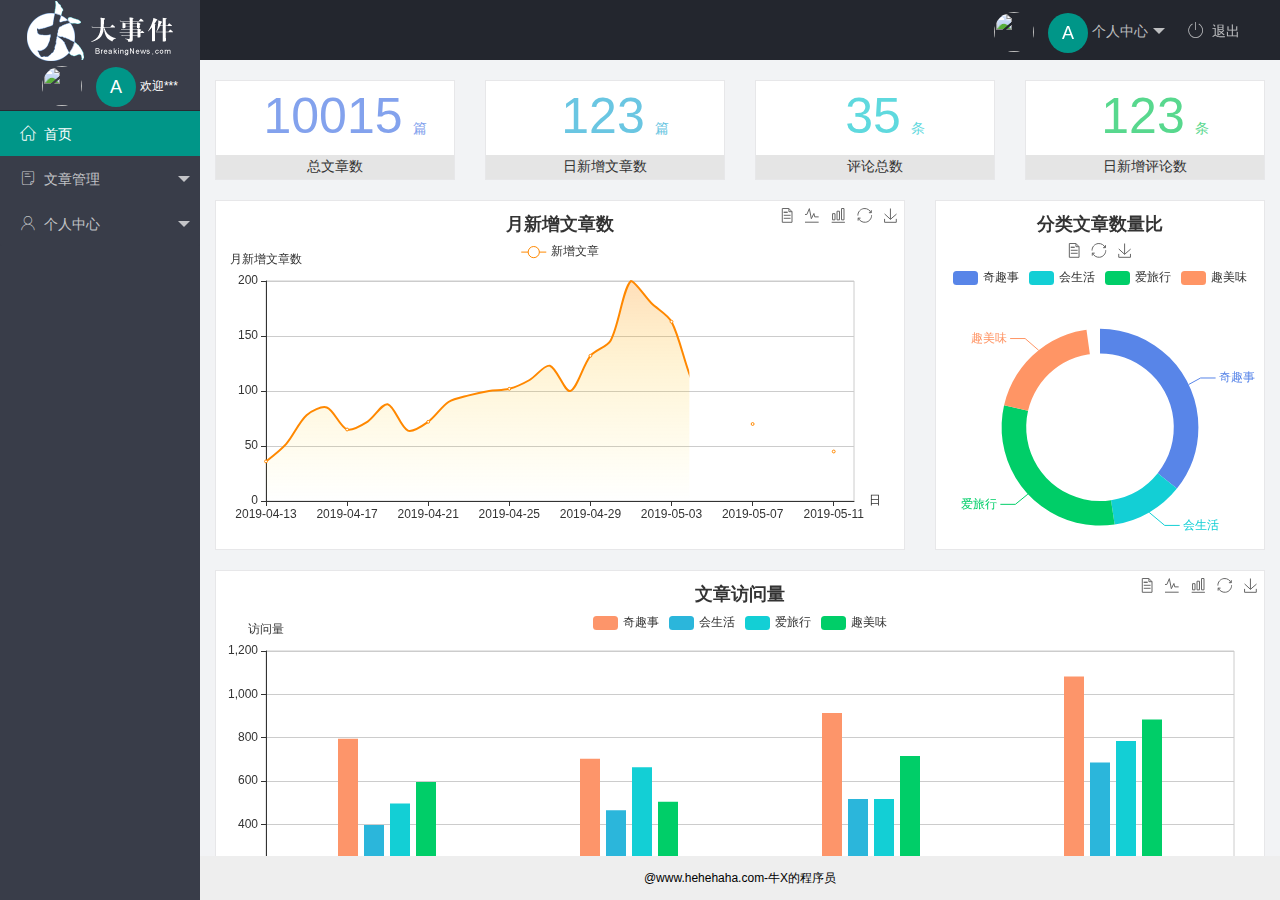
==== commit f643d1b4: "修改 图片头像和文字头像同时存在的bug" ====
--- a/index.html
+++ b/index.html
@@ -30,9 +30,9 @@
               个人中心
             </a>
             <dl class="layui-nav-child">
-              <dd><a href="">基本资料</a></dd>
-              <dd><a href="">更换头像</a></dd>
-              <dd><a href="">重置密码</a></dd>
+              <dd><a href="/user/user_info.html" target="fm">基本资料</a></dd>
+              <dd><a href="/user/user_avatar.html" target="fm">更换头像</a></dd>
+              <dd><a href="/user/user_pwd.html" target="fm">重置密码</a></dd>
             </dl>
           </li>
           <li class="layui-nav-item"  lay-unselect>
@@ -64,9 +64,9 @@
             <li class="layui-nav-item">
               <a href="javascript:;"><span class="iconfont icon-user"></span>个人中心</a>
               <dl class="layui-nav-child">
-                <dd><a href="javascript:;"><i class="layui-icon layui-icon-app"></i>基本资料</a></dd>
-                <dd><a href="javascript:;"><i class="layui-icon layui-icon-app"></i>更改头像</a></dd>
-                <dd><a href="javascript:;"><i class="layui-icon layui-icon-app"></i>重置密码</a></dd>
+                <dd><a href="/user/user_info.html" target="fm"><i class="layui-icon layui-icon-app"></i>基本资料</a></dd>
+                <dd><a href="/user/user_avatar.html" target="fm"><i class="layui-icon layui-icon-app"></i>更改头像</a></dd>
+                <dd><a href="/user/user_pwd.html" target="fm"><i class="layui-icon layui-icon-app"></i>重置密码</a></dd>
               </dl>
             </li>
             
